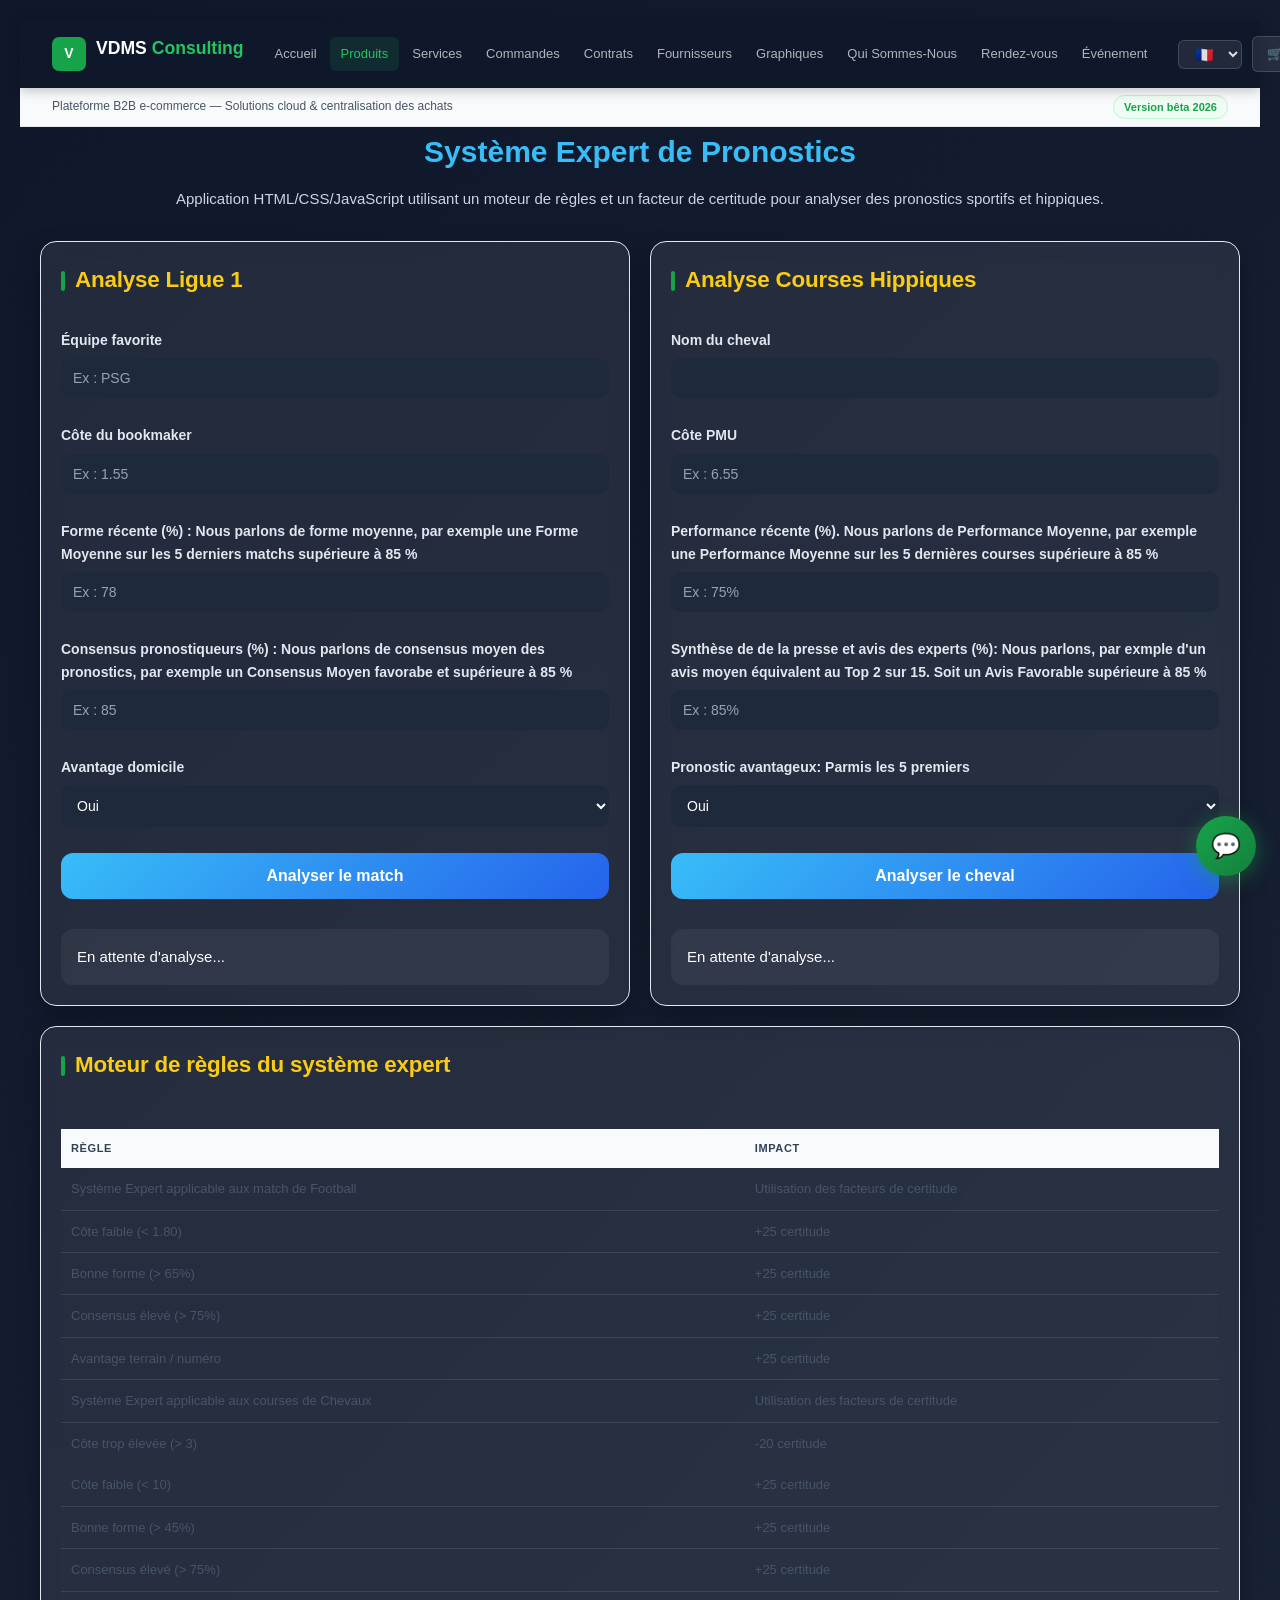
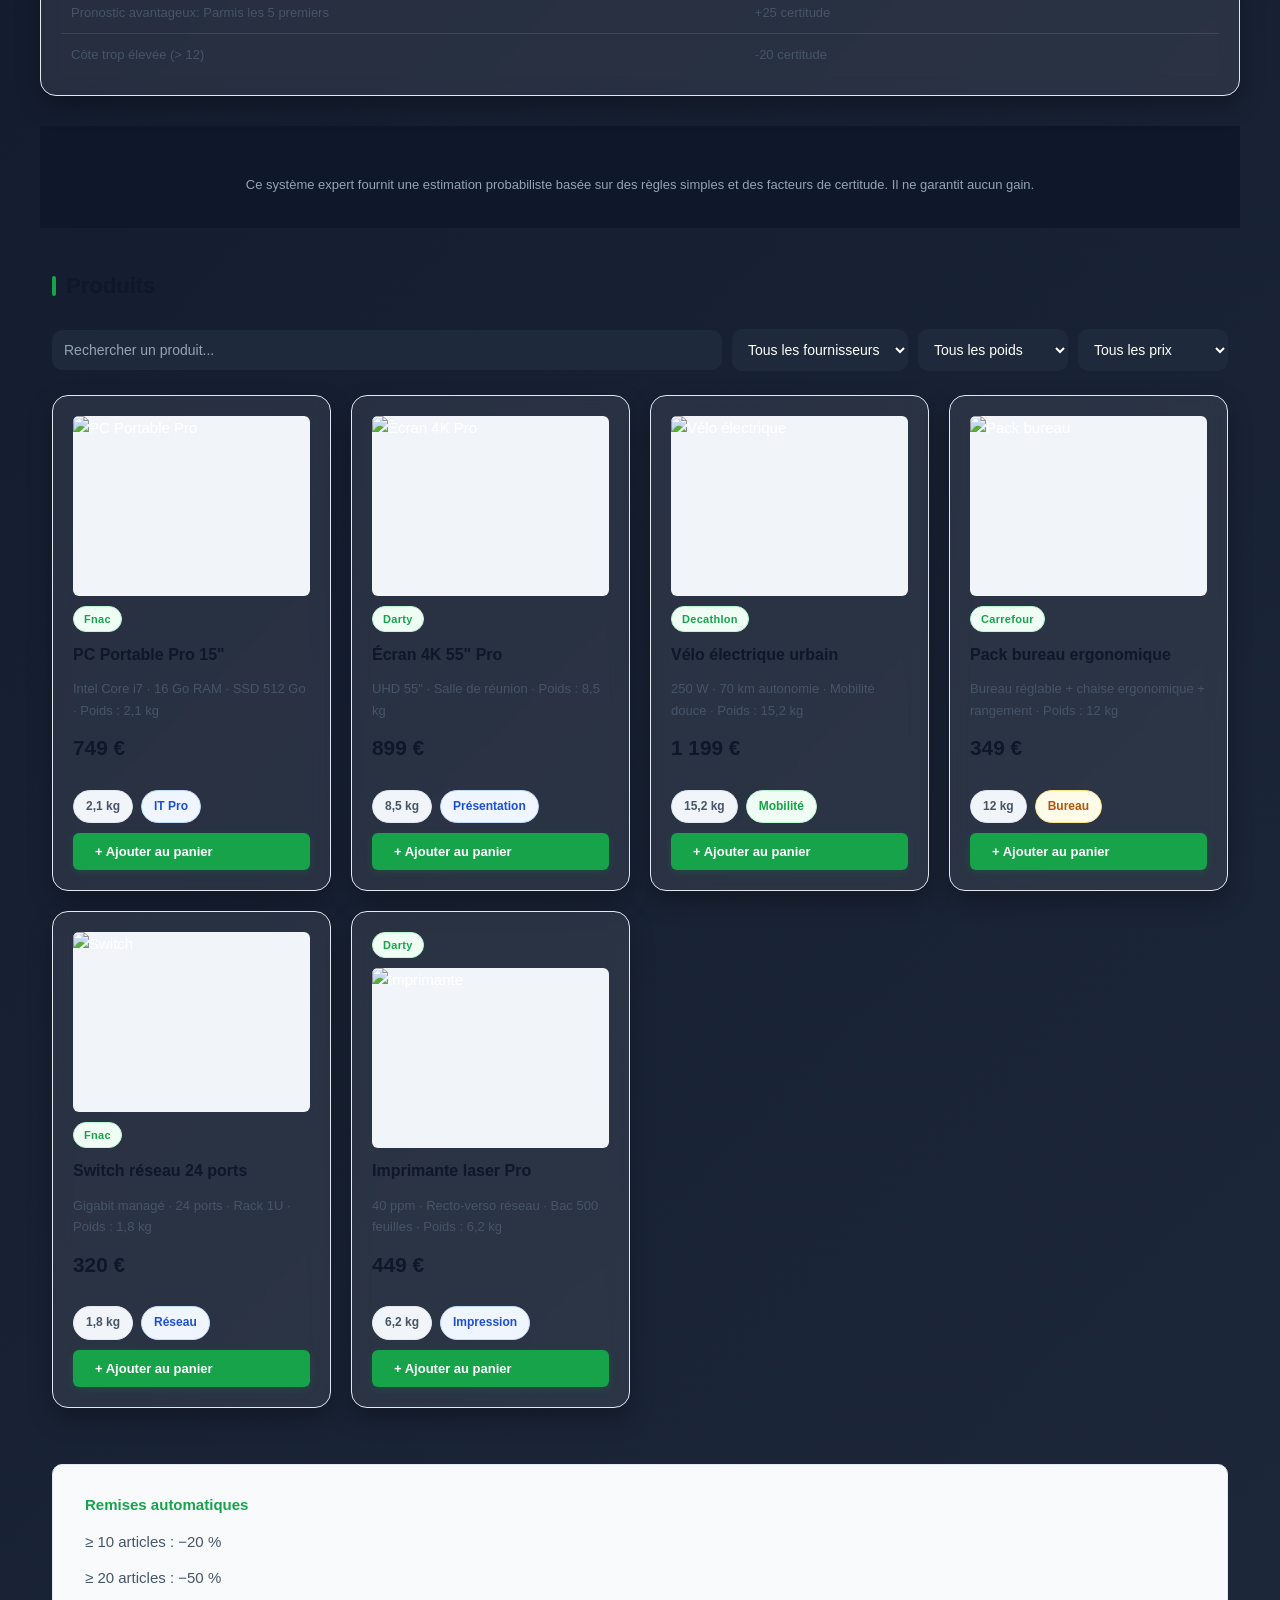
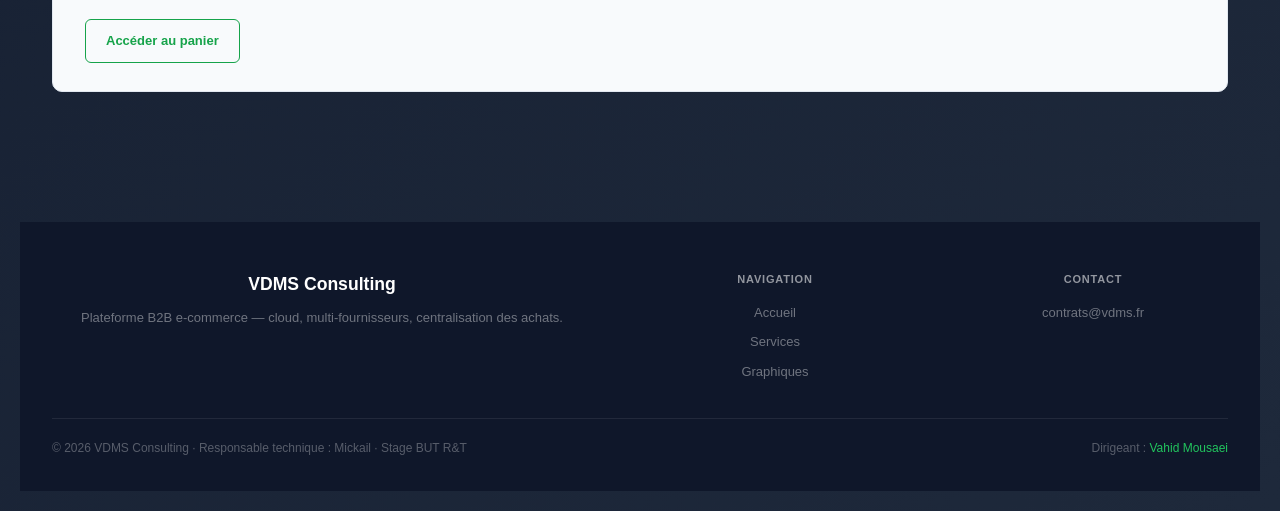
==== produits.html @ 8fb49d9f "Update produits.html to Now" ====
<!DOCTYPE html>
<html lang="fr" dir="ltr">
<head>
  <meta charset="UTF-8"/>
  <meta name="viewport" content="width=device-width, initial-scale=1.0"/>
  <title>VDMS Consulting — Produits</title>
  <link rel="stylesheet" href="style.css"/>
  <style>
    * {
      box-sizing: border-box;
      margin: 0;
      padding: 0;
      font-family: Arial, Helvetica, sans-serif;
    }

    body {
      background: linear-gradient(135deg, #0f172a, #1e293b);
      color: white;
      min-height: 100vh;
      padding: 20px;
    }

    .container {
      max-width: 1200px;
      margin: auto;
    }

    h1 {
      text-align: center;
      margin-bottom: 10px;
      color: #38bdf8;
    }

    p.description {
      text-align: center;
      margin-bottom: 30px;
      color: #cbd5e1;
    }

    .grid {
      display: grid;
      grid-template-columns: repeat(auto-fit, minmax(320px, 1fr));
      gap: 20px;
    }

    .card {
      background: rgba(255,255,255,0.08);
      backdrop-filter: blur(10px);
      border-radius: 16px;
      padding: 20px;
      box-shadow: 0 10px 25px rgba(0,0,0,0.3);
    }

    .card h2 {
      margin-bottom: 20px;
      color: #facc15;
    }

    .field {
      margin-bottom: 16px;
    }

    label {
      display: block;
      margin-bottom: 6px;
      color: #e2e8f0;
      font-size: 14px;
    }

    input, select {
      width: 100%;
      padding: 12px;
      border-radius: 10px;
      border: none;
      outline: none;
      background: #1e293b;
      color: white;
    }

    button {
      width: 100%;
      padding: 14px;
      border: none;
      border-radius: 12px;
      background: linear-gradient(135deg, #38bdf8, #2563eb);
      color: white;
      font-size: 16px;
      cursor: pointer;
      transition: 0.3s;
      font-weight: bold;
    }

    button:hover {
      transform: translateY(-2px);
      opacity: 0.95;
    }

    .result {
      margin-top: 20px;
      background: rgba(255,255,255,0.05);
      border-radius: 12px;
      padding: 16px;
      line-height: 1.6;
    }

    .badge {
      display: inline-block;
      padding: 6px 12px;
      border-radius: 999px;
      font-size: 12px;
      font-weight: bold;
      margin-top: 10px;
    }

    .high {
      background: #16a34a;
    }

    .medium {
      background: #ca8a04;
    }

    .low {
      background: #dc2626;
    }

    .rules {
      margin-top: 20px;
      font-size: 14px;
      color: #cbd5e1;
    }

    table {
      width: 100%;
      border-collapse: collapse;
      margin-top: 15px;
    }

    th, td {
      padding: 10px;
      border-bottom: 1px solid rgba(255,255,255,0.1);
      text-align: left;
    }

    .footer {
      margin-top: 30px;
      text-align: center;
      color: #94a3b8;
      font-size: 13px;
    }

  </style>
</head>
<body>
<header>
  <div class="header-inner">
    <a class="logo-block" href="index.html">
      <div class="logo-icon">V</div>
      <h1>VDMS <em>Consulting</em></h1>
    </a>
    <button class="burger" onclick="toggleMenu()" aria-label="Menu"><span></span><span></span><span></span></button>
    <nav id="nav-menu">
      <a href="index.html" data-i18n="nav_home">Accueil</a>
      <a href="produits.html" class="active" data-i18n="nav_products">Produits</a>
      <a href="services.html" data-i18n="nav_services">Services</a>
      <a href="commandes.html" data-i18n="nav_orders">Commandes</a>
      <a href="contrats.html" data-i18n="nav_contracts">Contrats</a>
      <a href="fournisseurs.html" data-i18n="nav_suppliers">Fournisseurs</a>
      <a href="graphiques.html" data-i18n="nav_charts">Graphiques</a>
      <a href="qui-sommes-nous.html">Qui Sommes-Nous</a>
      <a href="rendez-vous.html">Rendez-vous</a>
      <a href="evenement.html">Événement</a>
    </nav>
    <div class="header-right">
      <select class="lang-select" id="lang-select" title="Language">
        <option value="fr">🇫🇷</option>
        <option value="en">🇬🇧</option>
        <option value="es">🇪🇸</option>
        <option value="de">🇩🇪</option>
        <option value="zh">🇨🇳</option>
        <option value="ar">🇸🇦</option>
      </select>
      <a class="panier-link" href="panier.html">🛒&nbsp;<span data-i18n="nav_cart">Panier</span>&nbsp;<span class="compteur-panier">0</span></a>
    </div>
  </div>
</header>
<div class="topbar"><div class="topbar-inner"><span data-i18n="topbar_msg"></span><span class="topbar-tag" data-i18n="topbar_tag"></span></div> </div>
 <div>
  <div class="container">
    <h1>Système Expert de Pronostics</h1>
    <p class="description">
      Application HTML/CSS/JavaScript utilisant un moteur de règles et un facteur de certitude pour analyser des pronostics sportifs et hippiques.
    </p>

    <div class="grid">

      <div class="card">
        <h2>Analyse Ligue 1</h2>

        <div class="field">
          <label>Équipe favorite</label>
          <input type="text" id="team" placeholder="Ex : PSG">
        </div>

        <div class="field">
          <label>Côte du bookmaker</label>
          <input type="number" id="odds" step="0.01" placeholder="Ex : 1.55">
        </div>

        <div class="field">
          <label>Forme récente (%) : Nous parlons de forme moyenne, par exemple une Forme Moyenne sur les 5 derniers matchs supérieure à 85 %</label>
          <input type="number" id="form" min="0" max="100" placeholder="Ex : 78">
        </div>

        <div class="field">
          <label>Consensus pronostiqueurs (%) : Nous parlons de consensus moyen des pronostics, par exemple un Consensus Moyen favorabe et supérieure à 85 % </label>
          <input type="number" id="experts" min="0" max="100" placeholder="Ex : 85">
        </div>

        <div class="field">
          <label>Avantage domicile</label>
          <select id="homeAdvantage">
            <option value="oui">Oui</option>
            <option value="non">Non</option>
          </select>
        </div>

        <button onclick="analyserFootball()">Analyser le match</button>

        <div class="result" id="footballResult">
          En attente d'analyse...
        </div>
      </div>

      <div class="card">
        <h2>Analyse Courses Hippiques</h2>

        <div class="field">
          <label>Nom du cheval</label>
          <input type="text" id="horse">
        </div>

        <div class="field">
          <label>Côte PMU</label>
          <input type="number" id="horseOdds" step="0.01" placeholder="Ex : 6.55">
        </div>

        <div class="field">
          <label>Performance récente (%). Nous parlons de Performance Moyenne, par exemple une Performance  Moyenne sur les 5 dernières courses supérieure à 85 % </label>
          <input type="number" id="horseForm" min="0" max="100" placeholder="Ex : 75%">
        </div>

        <div class="field">
          <label>Synthèse de de la presse et avis des experts (%): Nous parlons, par exmple d'un avis moyen équivalent au Top 2 sur 15. Soit un Avis Favorable supérieure à 85 % </label>
          <input type="number" id="horseExperts" min="0" max="100" placeholder="Ex : 85%">
        </div>

        <div class="field">
          <label>Pronostic avantageux: Parmis les 5 premiers</label>
          <select id="horseNumberAdvantage">
            <option value="oui">Oui</option>
            <option value="non">Non</option>
          </select>
        </div>

        <button onclick="analyserCheval()">Analyser le cheval</button>

        <div class="result" id="horseResult">
          En attente d'analyse...
        </div>
      </div>

    </div>

    <div class="card rules">
      <h2>Moteur de règles du système expert</h2>

      <table>
        <thead>
          <tr>
            <th>Règle</th>
            <th>Impact</th>
          </tr>
        </thead>
        <tbody>
          <tr>
            <td>Système Expert applicable aux match de Football</td>
            <td>Utilisation des facteurs de certitude</td>
          </tr>
          <tr>
            <td>Côte faible (&lt; 1.80)</td>
            <td>+25 certitude</td>
          </tr>
          <tr>
            <td>Bonne forme (&gt; 65%)</td>
            <td>+25 certitude</td>
          </tr>
          <tr>
            <td>Consensus élevé (&gt; 75%)</td>
            <td>+25 certitude</td>
          </tr>
          <tr>
            <td>Avantage terrain / numéro</td>
            <td>+25 certitude</td>
          </tr>
          <tr>
            <td>Système Expert applicable aux courses de Chevaux</td>
            <td>Utilisation des facteurs de certitude</td>
          </tr>
          <tr>
            <td>Côte trop élevée (&gt; 3)</td>
            <td>-20 certitude</td>
          </tr>
        </tbody>

        <tbody>
          <tr>
            <td>Côte faible (&lt; 10)</td>
            <td>+25 certitude</td>
          </tr>
          <tr>
            <td>Bonne forme (&gt; 45%)</td>
            <td>+25 certitude</td>
          </tr>
          <tr>
            <td>Consensus élevé (&gt; 75%)</td>
            <td>+25 certitude</td>
          </tr>
          <tr>
            <td>Pronostic avantageux: Parmis les 5 premiers</td>
            <td>+25 certitude</td>
          </tr>
          <tr>
            <td>Côte trop élevée (&gt; 12)</td>
            <td>-20 certitude</td>
          </tr>
        </tbody>
      </table>
    </div>

    <div class="footer">
      Ce système expert fournit une estimation probabiliste basée sur des règles simples et des facteurs de certitude. Il ne garantit aucun gain.
    </div>
  </div>

</div>



<main>
  <section>
    <h2 data-i18n="nav_products">Produits</h2>

    <!-- BARRE DE FILTRES COMPLÈTE -->
    <div class="filter-bar">
      <input type="text" id="recherche" data-i18n="search_placeholder" placeholder="Rechercher un produit..."/>
      <select id="filtre-fournisseur">
        <option value="tous" data-i18n="filter_all">Tous les fournisseurs</option>
        <option value="decathlon">Decathlon</option>
        <option value="darty">Darty</option>
        <option value="fnac">Fnac</option>
        <option value="carrefour">Carrefour</option>
      </select>
      <select id="filtre-poids">
        <option value="0" data-i18n="weight_all">Tous les poids</option>
        <option value="4">≤ 4 kg</option>
        <option value="8">≤ 8 kg</option>
        <option value="16">≤ 16 kg</option>
      </select>
      <select id="filtre-prix">
        <option value="0" data-i18n="price_all">Tous les prix</option>
        <option value="400">≤ 400 €</option>
        <option value="800">≤ 800 €</option>
        <option value="1600">≤ 1 600 €</option>
      </select>
    </div>

    <div class="card-container" id="produits-grid">

      <!-- data-poids et data-prix pour les filtres -->
      <div class="card produit-card" data-fournisseur="fnac" data-poids="2.1" data-prix="749">
        <img src="Images/pc portable.jpg" alt="PC Portable Pro"/>
        <div class="card-badge">Fnac</div>
        <h3>PC Portable Pro 15"</h3>
        <p>Intel Core i7 · 16 Go RAM · SSD 512 Go · Poids : 2,1 kg</p>
        <div class="prix">749 €</div>
        <div style="display:flex;gap:8px;margin-top:4px">
          <span class="badge badge-gray">2,1 kg</span>
          <span class="badge badge-blue">IT Pro</span>
        </div>
        <div class="mt-auto">
          <button class="btn w-full" onclick="ajouterAuPanier('PC Portable Pro 15&quot;',749,'Fnac')" data-i18n="add_cart">+ Ajouter au panier</button>
        </div>
      </div>

      <div class="card produit-card" data-fournisseur="darty" data-poids="8.5" data-prix="899">
        <img src="Images/télévision.jpg" alt="Écran 4K Pro"/>
        <div class="card-badge">Darty</div>
        <h3>Écran 4K 55" Pro</h3>
        <p>UHD 55" · Salle de réunion · Poids : 8,5 kg</p>
        <div class="prix">899 €</div>
        <div style="display:flex;gap:8px;margin-top:4px">
          <span class="badge badge-gray">8,5 kg</span>
          <span class="badge badge-blue">Présentation</span>
        </div>
        <div class="mt-auto">
          <button class="btn w-full" onclick="ajouterAuPanier('Écran 4K 55&quot; Pro',899,'Darty')" data-i18n="add_cart">+ Ajouter au panier</button>
        </div>
      </div>

      <div class="card produit-card" data-fournisseur="decathlon" data-poids="15.2" data-prix="1199">
        <img src="Images/vélo.jpg" alt="Vélo électrique"/>
        <div class="card-badge">Decathlon</div>
        <h3>Vélo électrique urbain</h3>
        <p>250 W · 70 km autonomie · Mobilité douce · Poids : 15,2 kg</p>
        <div class="prix">1 199 €</div>
        <div style="display:flex;gap:8px;margin-top:4px">
          <span class="badge badge-gray">15,2 kg</span>
          <span class="badge badge-green">Mobilité</span>
        </div>
        <div class="mt-auto">
          <button class="btn w-full" onclick="ajouterAuPanier('Vélo électrique urbain',1199,'Decathlon')" data-i18n="add_cart">+ Ajouter au panier</button>
        </div>
      </div>

      <div class="card produit-card" data-fournisseur="carrefour" data-poids="12.0" data-prix="349">
        <img src="Images/pack bureau.jpg" alt="Pack bureau"/>
        <div class="card-badge">Carrefour</div>
        <h3>Pack bureau ergonomique</h3>
        <p>Bureau réglable + chaise ergonomique + rangement · Poids : 12 kg</p>
        <div class="prix">349 €</div>
        <div style="display:flex;gap:8px;margin-top:4px">
          <span class="badge badge-gray">12 kg</span>
          <span class="badge badge-yellow">Bureau</span>
        </div>
        <div class="mt-auto">
          <button class="btn w-full" onclick="ajouterAuPanier('Pack bureau ergonomique',349,'Carrefour')" data-i18n="add_cart">+ Ajouter au panier</button>
        </div>
      </div>

      <div class="card produit-card" data-fournisseur="fnac" data-poids="1.8" data-prix="320">
        <img src="Images/Switch.png" alt="Switch"/>
        <div class="card-badge">Fnac</div>
        <h3>Switch réseau 24 ports</h3>
        <p>Gigabit managé · 24 ports · Rack 1U · Poids : 1,8 kg</p>
        <div class="prix">320 €</div>
        <div style="display:flex;gap:8px;margin-top:4px">
          <span class="badge badge-gray">1,8 kg</span>
          <span class="badge badge-blue">Réseau</span>
        </div>
        <div class="mt-auto">
          <button class="btn w-full" onclick="ajouterAuPanier('Switch réseau 24 ports',320,'Fnac')" data-i18n="add_cart">+ Ajouter au panier</button>
        </div>
      </div>

      <div class="card produit-card" data-fournisseur="darty" data-poids="6.2" data-prix="449">
        <div class="card-badge">Darty</div>
         <img src="Images/Imprimente.jpg" alt="Imprimante"/>
        <h3>Imprimante laser Pro</h3>
        <p>40 ppm · Recto-verso réseau · Bac 500 feuilles · Poids : 6,2 kg</p>
        <div class="prix">449 €</div>
        <div style="display:flex;gap:8px;margin-top:4px">
          <span class="badge badge-gray">6,2 kg</span>
          <span class="badge badge-blue">Impression</span>
        </div>
        <div class="mt-auto">
          <button class="btn w-full" onclick="ajouterAuPanier('Imprimante laser Pro',449,'Darty')" data-i18n="add_cart">+ Ajouter au panier</button>
        </div>
      </div>

    </div>
  </section>

  <div class="section-box">
    <p><strong class="green" data-i18n="cart_note">Remises automatiques</strong></p>
    <p data-i18n="cart_r1">≥ 10 articles : −20 %</p>
    <p data-i18n="cart_r2">≥ 20 articles : −50 %</p>
    <a class="btn-outline mt-16" href="panier.html" data-i18n="btn_cart">Voir mon panier</a>
  </div>
</main>

<footer class="footer">
  <div class="footer-inner">
    <div class="footer-brand"><h3>VDMS Consulting</h3><p data-i18n="footer_desc"></p></div>
    <div class="footer-col"><h4 data-i18n="footer_nav">Navigation</h4>
      <a href="index.html" data-i18n="nav_home">Accueil</a>
      <a href="services.html" data-i18n="nav_services">Services</a>
      <a href="graphiques.html" data-i18n="nav_charts">Graphiques</a>
    </div>
    <div class="footer-col"><h4 data-i18n="footer_contact">Contact</h4><a href="contrats.html"><span class="__cf_email__" data-cfemail="25464a4b515744515665534148560b4357">[email&#160;protected]</span></a></div>
  </div>

  <div class="footer-bottom">
    <span data-i18n="footer_legal"></span>
    <span>Dirigeant : <em>Vahid Mousaei</em></span>
  </div>
</footer>
<script src="script.js"></script>
</body>
</html>
---- style.css ----
/* ============================================================
   VDMS CONSULTING — THÈME PROFESSIONNEL B2B
   Fond blanc · Menu noir/vert · Sobre & crédible
   ============================================================ */

:root {
  --green:       #16a34a;
  --green-light: #22c55e;
  --green-bg:    #f0fdf4;
  --green-border:#bbf7d0;
  --navy:        #0f172a;
  --navy-2:      #1e293b;
  --navy-3:      #334155;
  --white:       #ffffff;
  --gray-50:     #f8fafc;
  --gray-100:    #f1f5f9;
  --gray-200:    #e2e8f0;
  --gray-400:    #94a3b8;
  --gray-600:    #475569;
  --text:        #0f172a;
  --text-muted:  #475569;
  --text-dim:    #94a3b8;
  --radius:      10px;
  --radius-sm:   6px;
  --shadow-sm:   0 1px 3px rgba(0,0,0,0.07),0 1px 2px rgba(0,0,0,0.04);
  --shadow:      0 4px 16px rgba(0,0,0,0.08);
}

*,*::before,*::after{box-sizing:border-box;margin:0;padding:0}
html{scroll-behavior:smooth}
body{background:var(--white);color:var(--text);font-family:'Segoe UI',system-ui,-apple-system,Arial,sans-serif;font-size:15px;line-height:1.65;min-height:100vh}

/* ── HEADER ───────────────────────────────────────────────── */
header{background:var(--navy);padding:0 32px;position:sticky;top:0;z-index:200;box-shadow:0 2px 12px rgba(0,0,0,0.25)}
.header-inner{max-width:1320px;margin:0 auto;display:flex;align-items:center;justify-content:space-between;height:68px;gap:20px}
.logo-block{display:flex;align-items:center;gap:10px;text-decoration:none;flex-shrink:0}
.logo-icon{width:34px;height:34px;background:var(--green);border-radius:7px;display:flex;align-items:center;justify-content:center;font-weight:900;font-size:14px;color:#fff}
header h1{color:#fff;font-size:1.1rem;font-weight:700;white-space:nowrap}
header h1 em{color:var(--green-light);font-style:normal}
nav{display:flex;align-items:center;gap:2px}
nav a{color:rgba(255,255,255,0.68);text-decoration:none;font-size:13px;font-weight:500;padding:6px 11px;border-radius:var(--radius-sm);transition:.15s;white-space:nowrap}
nav a:hover{color:#fff;background:rgba(255,255,255,0.08)}
nav a.active{color:var(--green-light);background:rgba(34,197,94,0.12)}
.header-right{display:flex;align-items:center;gap:10px;flex-shrink:0}
.lang-select{background:rgba(255,255,255,0.08);border:1px solid rgba(255,255,255,0.15);color:rgba(255,255,255,0.85);padding:5px 9px;border-radius:var(--radius-sm);font-size:12px;font-weight:600;cursor:pointer;font-family:inherit}
.lang-select option{background:var(--navy);color:#fff}
.lang-select:focus{outline:none;border-color:var(--green-light)}
.panier-link{background:rgba(255,255,255,0.08);border:1px solid rgba(255,255,255,0.15);color:rgba(255,255,255,0.85);padding:6px 14px;border-radius:var(--radius-sm);font-size:13px;font-weight:500;text-decoration:none;display:flex;align-items:center;gap:6px;transition:.15s;white-space:nowrap}
.panier-link:hover{background:rgba(255,255,255,0.14);color:#fff}
.compteur-panier{background:var(--green);color:#fff;border-radius:20px;padding:1px 7px;font-size:11px;font-weight:700;min-width:18px;text-align:center}
.burger{display:none;flex-direction:column;gap:5px;cursor:pointer;padding:8px;border:none;background:transparent}
.burger span{display:block;width:22px;height:2px;background:rgba(255,255,255,0.8);border-radius:2px;transition:.3s}
#nav-menu{display:flex}
@media(max-width:960px){
  .burger{display:flex}
  #nav-menu{display:none;position:absolute;top:68px;left:0;right:0;background:var(--navy-2);border-bottom:1px solid rgba(255,255,255,0.08);flex-direction:column;padding:12px 20px 20px;gap:2px;z-index:199;box-shadow:0 8px 24px rgba(0,0,0,0.3)}
  #nav-menu.open{display:flex}
  #nav-menu a{font-size:14px;padding:11px 14px}
}

/* ── TOPBAR ───────────────────────────────────────────────── */
.topbar{background:var(--gray-50);border-bottom:1px solid var(--gray-200);padding:7px 32px;font-size:12px;color:var(--text-muted)}
.topbar-inner{max-width:1320px;margin:0 auto;display:flex;justify-content:space-between;align-items:center;gap:16px;flex-wrap:wrap}
.topbar-tag{display:inline-flex;align-items:center;gap:5px;background:var(--green-bg);color:var(--green);border:1px solid var(--green-border);padding:2px 10px;border-radius:20px;font-weight:700;font-size:11px}

/* ── MAIN ─────────────────────────────────────────────────── */
main{max-width:1320px;margin:0 auto;padding:40px 32px 72px}
@media(max-width:640px){main{padding:24px 16px 56px}}
section{margin-bottom:56px}

/* ── HERO ─────────────────────────────────────────────────── */
.hero{background:linear-gradient(130deg,var(--navy) 0%,var(--navy-2) 100%);border-radius:16px;padding:72px 60px;margin-bottom:48px;position:relative;overflow:hidden}
.hero::after{content:'';position:absolute;right:-60px;bottom:-80px;width:360px;height:360px;background:radial-gradient(circle,rgba(34,197,94,.1) 0%,transparent 70%);pointer-events:none}
.hero-label{display:inline-flex;align-items:center;gap:6px;background:rgba(34,197,94,.12);border:1px solid rgba(34,197,94,.25);color:var(--green-light);padding:4px 14px;border-radius:20px;font-size:12px;font-weight:700;margin-bottom:20px;letter-spacing:.3px}
.hero h2{font-size:clamp(1.9rem,4vw,3.2rem);color:#fff;margin-bottom:16px;line-height:1.12;font-weight:800;letter-spacing:-1px;display:block}
.hero h2::before{display:none}
.hero h2 em{color:var(--green-light);font-style:normal}
.hero p{color:rgba(255,255,255,0.6);max-width:560px;margin-bottom:32px;font-size:16px;line-height:1.75}
.hero-actions{display:flex;gap:12px;flex-wrap:wrap}
@media(max-width:640px){.hero{padding:40px 24px}}

/* ── TYPOGRAPHY ───────────────────────────────────────────── */
h2{color:var(--navy);font-size:clamp(1.1rem,2.5vw,1.4rem);font-weight:700;margin-bottom:24px;display:flex;align-items:center;gap:10px;letter-spacing:-.2px}
h2::before{content:'';display:inline-block;width:4px;height:20px;background:var(--green);border-radius:2px;flex-shrink:0}
h3{color:var(--navy);font-size:1rem;font-weight:700;margin-bottom:6px}
p{color:var(--text-muted);margin-bottom:12px}
.highlight{color:var(--green);font-weight:700}

/* ── BUTTONS ──────────────────────────────────────────────── */
.btn{display:inline-flex;align-items:center;gap:6px;background:var(--green);color:#fff;padding:11px 22px;border-radius:var(--radius-sm);font-weight:700;font-size:13px;text-decoration:none;border:none;cursor:pointer;transition:background .2s,transform .15s,box-shadow .2s;white-space:nowrap;box-shadow:0 2px 8px rgba(22,163,74,.2)}
.btn:hover{background:#15803d;transform:translateY(-1px);box-shadow:0 4px 16px rgba(22,163,74,.3)}
.btn:active{transform:translateY(0)}
.btn-outline{display:inline-flex;align-items:center;gap:6px;background:transparent;color:var(--green);border:1.5px solid var(--green);padding:10px 20px;border-radius:var(--radius-sm);font-weight:600;font-size:13px;text-decoration:none;cursor:pointer;transition:background .2s;white-space:nowrap}
.btn-outline:hover{background:var(--green-bg)}
.btn-ghost{display:inline-flex;align-items:center;gap:6px;background:transparent;color:#fff;border:1.5px solid rgba(255,255,255,.35);padding:10px 20px;border-radius:var(--radius-sm);font-weight:600;font-size:13px;text-decoration:none;cursor:pointer;transition:background .2s;white-space:nowrap}
.btn-ghost:hover{background:rgba(255,255,255,.1)}
.btn-danger{background:#dc2626;color:#fff;padding:8px 16px;border-radius:var(--radius-sm);font-size:13px;font-weight:600;border:none;cursor:pointer;transition:background .2s}
.btn-danger:hover{background:#b91c1c}

/* ── STAT ROW ─────────────────────────────────────────────── */
.stat-row{display:grid;grid-template-columns:repeat(auto-fit,minmax(180px,1fr));gap:16px;margin-bottom:40px}
.stat-card{background:var(--white);border:1px solid var(--gray-200);border-radius:var(--radius);padding:24px 20px;text-align:center;box-shadow:var(--shadow-sm);transition:box-shadow .2s,transform .2s}
.stat-card:hover{box-shadow:var(--shadow);transform:translateY(-2px)}
.stat-card .stat-val{font-size:2.1rem;font-weight:800;color:var(--green);display:block;letter-spacing:-1.5px}
.stat-card .stat-lbl{font-size:12px;color:var(--text-dim);margin-top:4px}

/* ── CARDS ────────────────────────────────────────────────── */
.card-container{display:grid;grid-template-columns:repeat(auto-fill,minmax(270px,1fr));gap:20px}
.card{background:var(--white);border:1px solid var(--gray-200);border-radius:var(--radius);padding:24px;box-shadow:var(--shadow-sm);transition:border-color .2s,box-shadow .2s,transform .2s;display:flex;flex-direction:column;gap:10px}
.card:hover{border-color:var(--green);box-shadow:var(--shadow);transform:translateY(-3px)}
.card img{width:100%;height:180px;object-fit:cover;border-radius:var(--radius-sm);background:var(--gray-100)}
.card-badge{display:inline-block;font-size:11px;font-weight:700;padding:3px 10px;border-radius:20px;background:var(--green-bg);color:var(--green);border:1px solid var(--green-border);width:fit-content;letter-spacing:.3px}
.card h3{margin-bottom:0}
.card p{margin-bottom:0;font-size:13px;color:var(--text-muted)}
.card .prix{font-size:1.3rem;font-weight:800;color:var(--navy)}
.card .mt-auto{margin-top:auto}

/* ── TABLES ───────────────────────────────────────────────── */
.table-wrap{overflow-x:auto;border-radius:var(--radius);border:1px solid var(--gray-200);box-shadow:var(--shadow-sm)}
table{width:100%;border-collapse:collapse;font-size:13px}
thead tr{background:var(--gray-50)}
th{padding:12px 16px;text-align:left;color:var(--navy-3);font-weight:700;font-size:11px;text-transform:uppercase;letter-spacing:.6px;border-bottom:1px solid var(--gray-200);white-space:nowrap}
td{padding:13px 16px;border-bottom:1px solid var(--gray-100);color:var(--text-muted);vertical-align:middle}
tbody tr:last-child td{border-bottom:none}
tbody tr:hover{background:var(--gray-50)}
.badge{display:inline-block;font-size:11px;font-weight:700;padding:3px 10px;border-radius:20px}
.badge-green{background:var(--green-bg);color:var(--green);border:1px solid var(--green-border)}
.badge-yellow{background:#fefce8;color:#b45309;border:1px solid #fde68a}
.badge-red{background:#fef2f2;color:#dc2626;border:1px solid #fecaca}
.badge-blue{background:#eff6ff;color:#1d4ed8;border:1px solid #bfdbfe}
.badge-gray{background:var(--gray-100);color:var(--gray-600);border:1px solid var(--gray-200)}

/* ── FORMS ────────────────────────────────────────────────── */
.form-grid{display:grid;grid-template-columns:1fr 1fr;gap:20px}
@media(max-width:640px){.form-grid{grid-template-columns:1fr}}
.form-group{margin-bottom:20px;display:flex;flex-direction:column;gap:6px}
label{font-size:13px;font-weight:600;color:var(--navy)}
input,select,textarea{width:100%;padding:10px 14px;border:1.5px solid var(--gray-200);border-radius:var(--radius-sm);background:var(--white);color:var(--text);font-size:14px;font-family:inherit;transition:border-color .2s,box-shadow .2s}
input:focus,select:focus,textarea:focus{outline:none;border-color:var(--green);box-shadow:0 0 0 3px rgba(22,163,74,.1)}
input::placeholder{color:var(--gray-400)}
textarea{resize:vertical;min-height:90px}
.form-actions{display:flex;gap:12px;align-items:center;flex-wrap:wrap}
.search-bar{display:flex;gap:10px;margin-bottom:24px;flex-wrap:wrap;align-items:center}
.search-bar input{flex:1;min-width:200px}
.search-bar select{width:auto;min-width:170px}

/* ── SECTION BOX ──────────────────────────────────────────── */
.section-box{background:var(--gray-50);border:1px solid var(--gray-200);border-radius:var(--radius);padding:28px 32px;margin-bottom:28px}

/* ── PANIER ───────────────────────────────────────────────── */
.panier-summary{background:var(--navy);border-radius:var(--radius);padding:28px 32px;display:grid;grid-template-columns:repeat(auto-fit,minmax(160px,1fr));gap:20px;margin-bottom:28px}
.summary-item{display:flex;flex-direction:column;gap:4px}
.summary-item .lbl{font-size:11px;color:rgba(255,255,255,.45);text-transform:uppercase;letter-spacing:.5px}
.summary-item .val{font-size:1.6rem;font-weight:800;color:var(--green-light)}

/* ── SERVICES ─────────────────────────────────────────────── */
.services-grid{display:grid;grid-template-columns:repeat(auto-fill,minmax(250px,1fr));gap:16px}
.service-card{background:var(--white);border:1px solid var(--gray-200);border-radius:var(--radius);padding:28px 24px;box-shadow:var(--shadow-sm);transition:border-color .2s,box-shadow .2s}
.service-card:hover{border-color:var(--green);box-shadow:var(--shadow)}
.service-icon{width:48px;height:48px;border-radius:10px;background:var(--green-bg);border:1px solid var(--green-border);display:flex;align-items:center;justify-content:center;margin-bottom:16px;font-size:22px}

/* ── SIMULATION ───────────────────────────────────────────── */
.sim-results{display:grid;grid-template-columns:repeat(auto-fit,minmax(180px,1fr));gap:14px;margin:20px 0}
.sim-card{background:var(--white);border:1px solid var(--gray-200);border-radius:var(--radius-sm);padding:18px;box-shadow:var(--shadow-sm)}
.sim-card .lbl{font-size:11px;color:var(--text-dim);margin-bottom:8px;text-transform:uppercase;letter-spacing:.4px}
.sim-card .val{font-size:1.4rem;font-weight:800;color:var(--navy)}
.reco-box{background:var(--green-bg);border:1px solid var(--green-border);border-radius:var(--radius-sm);padding:14px 18px;color:var(--green);font-size:14px;font-weight:600;margin-top:16px}

/* ── GRAPHIQUES ───────────────────────────────────────────── */
.graph-links{display:flex;flex-wrap:wrap;gap:8px;margin:16px 0 32px}
.graph-links a{text-decoration:none;color:var(--text-muted);border:1px solid var(--gray-200);padding:7px 16px;border-radius:999px;font-size:13px;font-weight:500;background:var(--white);transition:.2s;box-shadow:var(--shadow-sm)}
.graph-links a:hover{background:var(--navy);color:#fff;border-color:var(--navy)}
.graph-section{background:var(--white);border:1px solid var(--gray-200);border-radius:14px;padding:32px;margin-bottom:32px;box-shadow:var(--shadow-sm)}
.graph-badge{display:inline-block;font-size:11px;font-weight:700;padding:4px 12px;border-radius:999px;margin-bottom:12px;letter-spacing:.3px}
.graph-title{font-size:clamp(1.1rem,2vw,1.4rem);margin-bottom:6px;color:var(--navy);font-weight:700}
.graph-title::before{display:none}
.graph-desc{color:var(--text-dim);font-size:13px;margin-bottom:20px}
.chart-box{position:relative;width:100%;height:460px;background:var(--white);border-radius:var(--radius-sm);border:1px solid var(--gray-100);padding:16px}
@media(max-width:640px){.chart-box{height:320px;padding:8px}.graph-section{padding:20px}}
.graph-cards,.info-row{display:grid;grid-template-columns:repeat(auto-fit,minmax(200px,1fr));gap:12px;margin-top:20px}
.mini-card{border-radius:var(--radius-sm);padding:14px 16px}
.mini-card small{display:block;font-size:11px;margin-bottom:5px;font-weight:600}
.mini-card strong{display:block;font-size:14px;margin-bottom:4px;color:var(--navy)}
.mini-card span{font-size:11px;color:var(--text-muted);line-height:1.4}
.graph-source{font-size:11px;color:var(--text-dim);margin-top:16px;padding-top:12px;border-top:1px solid var(--gray-100);line-height:1.5}
.season-tabs{display:flex;gap:8px;margin-bottom:16px;flex-wrap:wrap}
.stab{font-size:12px;padding:7px 14px;border-radius:20px;border:1px solid var(--gray-200);background:var(--white);color:var(--text-muted);cursor:pointer;display:flex;align-items:center;gap:6px;font-weight:600;transition:.2s;box-shadow:var(--shadow-sm)}
.stab.active{color:#fff;border-color:transparent}
.stab.s0.active{background:#1d4ed8}.stab.s1.active{background:var(--green)}.stab.s2.active{background:#b45309}.stab.s3.active{background:#b45309}
.dot{width:8px;height:8px;border-radius:50%;display:inline-block}

/* ── FOURNISSEURS ─────────────────────────────────────────── */
.fournisseur-card{background:var(--white);border:1px solid var(--gray-200);border-radius:var(--radius);padding:28px;box-shadow:var(--shadow-sm);transition:.2s;display:flex;flex-direction:column;gap:10px}
.fournisseur-card:hover{border-color:var(--green);box-shadow:var(--shadow);transform:translateY(-2px)}
.fournisseur-logo{font-size:2.2rem;margin-bottom:4px}

/* ── FOOTER ───────────────────────────────────────────────── */
.footer{background:var(--navy);padding:48px 32px 32px;margin-top:60px}
.footer-inner{max-width:1320px;margin:0 auto;display:grid;grid-template-columns:2fr 1fr 1fr;gap:48px}
@media(max-width:768px){.footer-inner{grid-template-columns:1fr;gap:28px}}
.footer-brand h3{color:#fff;font-size:1.1rem;margin-bottom:8px;font-weight:700}
.footer-brand p{color:rgba(255,255,255,.4);font-size:13px;line-height:1.75}
.footer-col h4{color:rgba(255,255,255,.55);font-size:11px;font-weight:700;text-transform:uppercase;letter-spacing:.8px;margin-bottom:14px}
.footer-col a{display:block;color:rgba(255,255,255,.4);text-decoration:none;font-size:13px;margin-bottom:8px;transition:color .2s}
.footer-col a:hover{color:var(--green-light)}
.footer-bottom{max-width:1320px;margin:28px auto 0;padding-top:20px;border-top:1px solid rgba(255,255,255,.08);display:flex;justify-content:space-between;align-items:center;flex-wrap:wrap;gap:12px;font-size:12px;color:rgba(255,255,255,.3)}
.footer-bottom em{color:var(--green-light);font-style:normal}

/* ── ALERTS ───────────────────────────────────────────────── */
.alert{padding:12px 16px;border-radius:var(--radius-sm);font-size:13px;margin-bottom:16px}
.alert-success{background:var(--green-bg);border:1px solid var(--green-border);color:var(--green)}
.alert-error{background:#fef2f2;border:1px solid #fecaca;color:#dc2626}

/* ── UTILS ────────────────────────────────────────────────── */
.flex{display:flex}.gap-8{gap:8px}.gap-12{gap:12px}.gap-20{gap:20px}
.mb-8{margin-bottom:8px}.mb-16{margin-bottom:16px}.mb-24{margin-bottom:24px}
.mt-16{margin-top:16px}.mt-24{margin-top:24px}
.text-sm{font-size:13px}.text-xs{font-size:11px}.fw-bold{font-weight:700}
.green{color:var(--green)}.muted{color:var(--text-muted)}.w-full{width:100%}
.divider{border:none;border-top:1px solid var(--gray-200);margin:40px 0}
@media(max-width:480px){.hide-mobile{display:none!important}}
/* ── FILTRES PRODUITS ÉTENDUS ─────────────────────────────── */
.filter-bar {
  display: flex;
  gap: 10px;
  margin-bottom: 24px;
  flex-wrap: wrap;
  align-items: center;
}
.filter-bar input { flex: 1; min-width: 180px; }
.filter-bar select { width: auto; min-width: 150px; }
.filter-label {
  font-size: 11px;
  font-weight: 700;
  color: var(--text-dim);
  text-transform: uppercase;
  letter-spacing: .5px;
  white-space: nowrap;
  align-self: center;
}

/* ── LANG SELECT — drapeau seul ───────────────────────────── */
.lang-select {
  min-width: 64px;
  text-align: center;
  font-size: 15px;
  padding: 4px 8px;
  cursor: pointer;
}

/* ── CHATBOT OVERRIDE ─────────────────────────────────────── */
#vdms-chat-btn:focus { outline: none; box-shadow: 0 0 0 3px rgba(22,163,74,.4); }
#vdms-chat-win input:focus { outline: none; border-color: #16a34a; box-shadow: 0 0 0 2px rgba(22,163,74,.15); }

/* ── QUI SOMMES-NOUS ──────────────────────────────────────── */
.qsn-hero {
  background: linear-gradient(130deg, var(--navy) 0%, var(--navy-2) 100%);
  border-radius: 16px;
  padding: 56px 60px;
  margin-bottom: 48px;
  position: relative;
  overflow: hidden;
}
.qsn-hero::after {
  content: '';
  position: absolute;
  right: -60px;
  bottom: -80px;
  width: 360px;
  height: 360px;
  background: radial-gradient(circle, rgba(34,197,94,.1) 0%, transparent 70%);
  pointer-events: none;
}
.qsn-hero .hero-label {
  display: inline-flex;
  align-items: center;
  gap: 6px;
  background: rgba(34,197,94,.12);
  border: 1px solid rgba(34,197,94,.25);
  color: var(--green-light);
  padding: 4px 14px;
  border-radius: 20px;
  font-size: 12px;
  font-weight: 700;
  margin-bottom: 20px;
  letter-spacing: .3px;
}
.qsn-hero h2 {
  font-size: clamp(1.9rem, 4vw, 2.8rem);
  color: #fff;
  margin-bottom: 14px;
  line-height: 1.12;
  font-weight: 800;
  letter-spacing: -1px;
  display: block;
}
.qsn-hero h2::before { display: none; }
.qsn-hero h2 em { color: var(--green-light); font-style: normal; }
.qsn-hero p {
  color: rgba(255,255,255,0.6);
  max-width: 560px;
  font-size: 16px;
  line-height: 1.75;
  margin-bottom: 0;
}
@media(max-width:640px){ .qsn-hero { padding: 36px 24px; } }

/* ── Ancres de navigation interne ─────────────────────────── */
.qsn-anchors {
  display: flex;
  flex-wrap: wrap;
  gap: 8px;
  margin-bottom: 40px;
}
.qsn-anchors a {
  text-decoration: none;
  color: var(--text-muted);
  border: 1px solid var(--gray-200);
  padding: 7px 18px;
  border-radius: 999px;
  font-size: 13px;
  font-weight: 600;
  background: var(--white);
  transition: .2s;
  box-shadow: var(--shadow-sm);
}
.qsn-anchors a:hover {
  background: var(--navy);
  color: #fff;
  border-color: var(--navy);
}
.qsn-anchors a.active-anchor {
  background: var(--green);
  color: #fff;
  border-color: var(--green);
}

/* ── Team card ────────────────────────────────────────────── */
.team-grid {
  display: grid;
  grid-template-columns: repeat(auto-fill, minmax(240px, 1fr));
  gap: 20px;
}
.team-card {
  background: var(--white);
  border: 1px solid var(--gray-200);
  border-radius: var(--radius);
  padding: 28px 24px;
  box-shadow: var(--shadow-sm);
  text-align: center;
  transition: border-color .2s, box-shadow .2s, transform .2s;
  display: flex;
  flex-direction: column;
  align-items: center;
  gap: 10px;
}
.team-card:hover {
  border-color: var(--green);
  box-shadow: var(--shadow);
  transform: translateY(-3px);
}
.team-avatar {
  width: 64px;
  height: 64px;
  border-radius: 50%;
  background: var(--green-bg);
  border: 2px solid var(--green-border);
  display: flex;
  align-items: center;
  justify-content: center;
  font-size: 28px;
  margin-bottom: 4px;
}
.team-card h3 { margin-bottom: 2px; }
.team-card .role {
  font-size: 12px;
  font-weight: 700;
  color: var(--green);
  background: var(--green-bg);
  border: 1px solid var(--green-border);
  padding: 3px 10px;
  border-radius: 20px;
}
.team-card p {
  font-size: 13px;
  color: var(--text-muted);
  margin: 0;
  line-height: 1.6;
}

/* ── Secteur client card ──────────────────────────────────── */
.secteur-grid {
  display: grid;
  grid-template-columns: repeat(auto-fill, minmax(200px, 1fr));
  gap: 16px;
}
.secteur-card {
  background: var(--white);
  border: 1px solid var(--gray-200);
  border-radius: var(--radius);
  padding: 22px 18px;
  box-shadow: var(--shadow-sm);
  display: flex;
  flex-direction: column;
  align-items: flex-start;
  gap: 8px;
  transition: border-color .2s, box-shadow .2s, transform .2s;
}
.secteur-card:hover {
  border-color: var(--green);
  box-shadow: var(--shadow);
  transform: translateY(-2px);
}
.secteur-icon {
  width: 44px;
  height: 44px;
  border-radius: 10px;
  background: var(--green-bg);
  border: 1px solid var(--green-border);
  display: flex;
  align-items: center;
  justify-content: center;
  font-size: 20px;
}
.secteur-card h3 { font-size: 0.95rem; margin: 0; }
.secteur-card p { font-size: 12px; margin: 0; color: var(--text-muted); line-height: 1.5; }

/* ── Entretien steps ──────────────────────────────────────── */
.steps-list {
  display: flex;
  flex-direction: column;
  gap: 16px;
}
.step-item {
  display: flex;
  align-items: flex-start;
  gap: 18px;
  background: var(--white);
  border: 1px solid var(--gray-200);
  border-radius: var(--radius);
  padding: 22px 24px;
  box-shadow: var(--shadow-sm);
  transition: border-color .2s, box-shadow .2s;
}
.step-item:hover {
  border-color: var(--green);
  box-shadow: var(--shadow);
}
.step-num {
  flex-shrink: 0;
  width: 40px;
  height: 40px;
  border-radius: 50%;
  background: var(--green);
  color: #fff;
  font-size: 16px;
  font-weight: 800;
  display: flex;
  align-items: center;
  justify-content: center;
}
.step-body h3 { margin-bottom: 4px; }
.step-body p { margin: 0; font-size: 13px; }

/* ── Contact grid ─────────────────────────────────────────── */
.contact-grid {
  display: grid;
  grid-template-columns: 1fr 1fr;
  gap: 40px;
  align-items: start;
}
@media(max-width:768px){ .contact-grid { grid-template-columns: 1fr; } }
.contact-info-list {
  display: flex;
  flex-direction: column;
  gap: 14px;
}
.contact-info-item {
  display: flex;
  align-items: center;
  gap: 14px;
  background: var(--white);
  border: 1px solid var(--gray-200);
  border-radius: var(--radius);
  padding: 16px 20px;
  box-shadow: var(--shadow-sm);
}
.contact-info-icon {
  width: 40px;
  height: 40px;
  border-radius: 10px;
  background: var(--green-bg);
  border: 1px solid var(--green-border);
  display: flex;
  align-items: center;
  justify-content: center;
  font-size: 18px;
  flex-shrink: 0;
}
.contact-info-item .info-text { display: flex; flex-direction: column; gap: 2px; }
.contact-info-item .info-text span:first-child {
  font-size: 11px;
  font-weight: 700;
  color: var(--text-dim);
  text-transform: uppercase;
  letter-spacing: .4px;
}
.contact-info-item .info-text span:last-child {
  font-size: 14px;
  font-weight: 600;
  color: var(--navy);
}

/* ── RENDEZ-VOUS ──────────────────────────────────────────── */
.rdv-hero {
  background: linear-gradient(130deg, var(--navy) 0%, var(--navy-2) 100%);
  border-radius: 16px;
  padding: 56px 60px;
  margin-bottom: 48px;
  position: relative;
  overflow: hidden;
}
.rdv-hero::after {
  content: '';
  position: absolute;
  right: -60px;
  bottom: -80px;
  width: 360px;
  height: 360px;
  background: radial-gradient(circle, rgba(34,197,94,.1) 0%, transparent 70%);
  pointer-events: none;
}
.rdv-hero .hero-label {
  display: inline-flex;
  align-items: center;
  gap: 6px;
  background: rgba(34,197,94,.12);
  border: 1px solid rgba(34,197,94,.25);
  color: var(--green-light);
  padding: 4px 14px;
  border-radius: 20px;
  font-size: 12px;
  font-weight: 700;
  margin-bottom: 20px;
  letter-spacing: .3px;
}
.rdv-hero h2 {
  font-size: clamp(1.9rem, 4vw, 2.8rem);
  color: #fff;
  margin-bottom: 14px;
  line-height: 1.12;
  font-weight: 800;
  letter-spacing: -1px;
  display: block;
}
.rdv-hero h2::before { display: none; }
.rdv-hero h2 em { color: var(--green-light); font-style: normal; }
.rdv-hero p {
  color: rgba(255,255,255,0.6);
  max-width: 580px;
  font-size: 16px;
  line-height: 1.75;
  margin-bottom: 0;
}
@media(max-width:640px){ .rdv-hero { padding: 36px 24px; } }

/* ── Ancres RDV ───────────────────────────────────────────── */
.rdv-anchors {
  display: flex;
  flex-wrap: wrap;
  gap: 8px;
  margin-bottom: 40px;
}
.rdv-anchors a {
  text-decoration: none;
  color: var(--text-muted);
  border: 1px solid var(--gray-200);
  padding: 7px 18px;
  border-radius: 999px;
  font-size: 13px;
  font-weight: 600;
  background: var(--white);
  transition: .2s;
  box-shadow: var(--shadow-sm);
}
.rdv-anchors a:hover {
  background: var(--navy);
  color: #fff;
  border-color: var(--navy);
}
.rdv-anchors a.active-rdv {
  background: var(--green);
  color: #fff;
  border-color: var(--green);
}

/* ── Spécialités card ─────────────────────────────────────── */
.rdv-spec-grid {
  display: grid;
  grid-template-columns: repeat(auto-fill, minmax(220px, 1fr));
  gap: 16px;
}
.rdv-spec-card {
  background: var(--white);
  border: 1px solid var(--gray-200);
  border-radius: var(--radius);
  padding: 24px 20px;
  box-shadow: var(--shadow-sm);
  display: flex;
  flex-direction: column;
  gap: 8px;
  transition: border-color .2s, box-shadow .2s, transform .2s;
}
.rdv-spec-card:hover {
  border-color: var(--green);
  box-shadow: var(--shadow);
  transform: translateY(-2px);
}
.rdv-spec-icon {
  width: 46px;
  height: 46px;
  border-radius: 10px;
  background: var(--green-bg);
  border: 1px solid var(--green-border);
  display: flex;
  align-items: center;
  justify-content: center;
  font-size: 22px;
}
.rdv-spec-card h3 { font-size: 0.95rem; margin: 0; }
.rdv-spec-card p  { font-size: 12px; margin: 0; color: var(--text-muted); line-height: 1.55; }

/* ── Réseau social card ───────────────────────────────────── */
.rdv-reseau-grid {
  display: grid;
  grid-template-columns: repeat(auto-fill, minmax(260px, 1fr));
  gap: 16px;
}
.rdv-reseau-card {
  background: var(--white);
  border: 1px solid var(--gray-200);
  border-radius: var(--radius);
  padding: 20px 22px;
  box-shadow: var(--shadow-sm);
  display: flex;
  align-items: flex-start;
  gap: 16px;
  transition: border-color .2s, box-shadow .2s, transform .2s;
}
.rdv-reseau-card:hover {
  border-color: var(--green);
  box-shadow: var(--shadow);
  transform: translateY(-2px);
}
.rdv-reseau-logo {
  width: 48px;
  height: 48px;
  border-radius: 10px;
  background: var(--green-bg);
  border: 1px solid var(--green-border);
  display: flex;
  align-items: center;
  justify-content: center;
  font-size: 24px;
  flex-shrink: 0;
}
.rdv-reseau-card h3 { font-size: 0.95rem; margin-bottom: 4px; }
.rdv-reseau-card p  { font-size: 12px; margin: 0; color: var(--text-muted); line-height: 1.55; }

/* ── ÉVÉNEMENT ────────────────────────────────────────────── */
.evt-hero {
  background: linear-gradient(130deg, var(--navy) 0%, var(--navy-2) 100%);
  border-radius: 16px;
  padding: 56px 60px;
  margin-bottom: 48px;
  position: relative;
  overflow: hidden;
}
.evt-hero::after {
  content: '';
  position: absolute;
  right: -60px;
  bottom: -80px;
  width: 360px;
  height: 360px;
  background: radial-gradient(circle, rgba(34,197,94,.1) 0%, transparent 70%);
  pointer-events: none;
}
.evt-hero .hero-label {
  display: inline-flex;
  align-items: center;
  gap: 6px;
  background: rgba(34,197,94,.12);
  border: 1px solid rgba(34,197,94,.25);
  color: var(--green-light);
  padding: 4px 14px;
  border-radius: 20px;
  font-size: 12px;
  font-weight: 700;
  margin-bottom: 20px;
  letter-spacing: .3px;
}
.evt-hero h2 {
  font-size: clamp(1.9rem, 4vw, 2.8rem);
  color: #fff;
  margin-bottom: 14px;
  line-height: 1.12;
  font-weight: 800;
  letter-spacing: -1px;
  display: block;
}
.evt-hero h2::before { display: none; }
.evt-hero h2 em { color: var(--green-light); font-style: normal; }
.evt-hero p {
  color: rgba(255,255,255,0.6);
  max-width: 580px;
  font-size: 16px;
  line-height: 1.75;
  margin-bottom: 32px;
}
@media(max-width:640px){ .evt-hero { padding: 36px 24px; } }

/* ── Valeurs RH ───────────────────────────────────────────── */
.evt-valeurs-grid {
  display: grid;
  grid-template-columns: repeat(auto-fill, minmax(220px, 1fr));
  gap: 16px;
}
.evt-valeur-card {
  background: var(--white);
  border: 1px solid var(--gray-200);
  border-radius: var(--radius);
  padding: 24px 20px;
  box-shadow: var(--shadow-sm);
  display: flex;
  flex-direction: column;
  gap: 8px;
  transition: border-color .2s, box-shadow .2s, transform .2s;
}
.evt-valeur-card:hover {
  border-color: var(--green);
  box-shadow: var(--shadow);
  transform: translateY(-2px);
}
.evt-valeur-icon {
  width: 46px;
  height: 46px;
  border-radius: 10px;
  background: var(--green-bg);
  border: 1px solid var(--green-border);
  display: flex;
  align-items: center;
  justify-content: center;
  font-size: 22px;
}
.evt-valeur-card h3 { font-size: 0.95rem; margin: 0; }
.evt-valeur-card p  { font-size: 12px; margin: 0; color: var(--text-muted); line-height: 1.55; }

/* ── Offres d'emploi ──────────────────────────────────────── */
.evt-offres-list {
  display: flex;
  flex-direction: column;
  gap: 16px;
}
.evt-offre-card {
  background: var(--white);
  border: 1px solid var(--gray-200);
  border-radius: var(--radius);
  padding: 24px 28px;
  box-shadow: var(--shadow-sm);
  display: flex;
  flex-direction: column;
  gap: 12px;
  transition: border-color .2s, box-shadow .2s;
}
.evt-offre-card:hover {
  border-color: var(--green);
  box-shadow: var(--shadow);
}
.evt-offre-header {
  display: flex;
  justify-content: space-between;
  align-items: flex-start;
  gap: 16px;
  flex-wrap: wrap;
}
.evt-offre-header h3 { margin-bottom: 4px; font-size: 1rem; }
.evt-offre-meta { font-size: 12px; color: var(--text-muted); margin: 0; }
.evt-offre-badges { display: flex; gap: 6px; flex-wrap: wrap; flex-shrink: 0; }
.evt-offre-desc { font-size: 13px; color: var(--text-muted); margin: 0; line-height: 1.65; }
.evt-offre-footer {
  display: flex;
  justify-content: space-between;
  align-items: center;
  gap: 12px;
  flex-wrap: wrap;
}
.evt-offre-tags { display: flex; gap: 6px; flex-wrap: wrap; }
.evt-tag {
  font-size: 11px;
  font-weight: 600;
  padding: 3px 10px;
  border-radius: 20px;
  background: var(--gray-100);
  color: var(--gray-600);
  border: 1px solid var(--gray-200);
}

/* ── Modale candidature ───────────────────────────────────── */
.evt-modale-overlay {
  position: fixed;
  inset: 0;
  background: rgba(0,0,0,0.5);
  z-index: 500;
  display: flex;
  align-items: center;
  justify-content: center;
  padding: 20px;
}
.evt-modale {
  background: var(--white);
  border-radius: 14px;
  padding: 32px;
  width: 100%;
  max-width: 580px;
  max-height: 90vh;
  overflow-y: auto;
  box-shadow: 0 20px 60px rgba(0,0,0,0.25);
}
.evt-modale-header {
  display: flex;
  justify-content: space-between;
  align-items: center;
  margin-bottom: 24px;
  gap: 12px;
}
.evt-modale-header h3 { color: var(--navy); font-size: 1rem; margin: 0; }
.evt-modale-header h3 em { color: var(--green); font-style: normal; }
.evt-modale-close {
  background: var(--gray-100);
  border: none;
  width: 32px;
  height: 32px;
  border-radius: 50%;
  font-size: 18px;
  cursor: pointer;
  display: flex;
  align-items: center;
  justify-content: center;
  color: var(--navy-3);
  flex-shrink: 0;
  transition: background .2s;
}
.evt-modale-close:hover { background: var(--gray-200); }
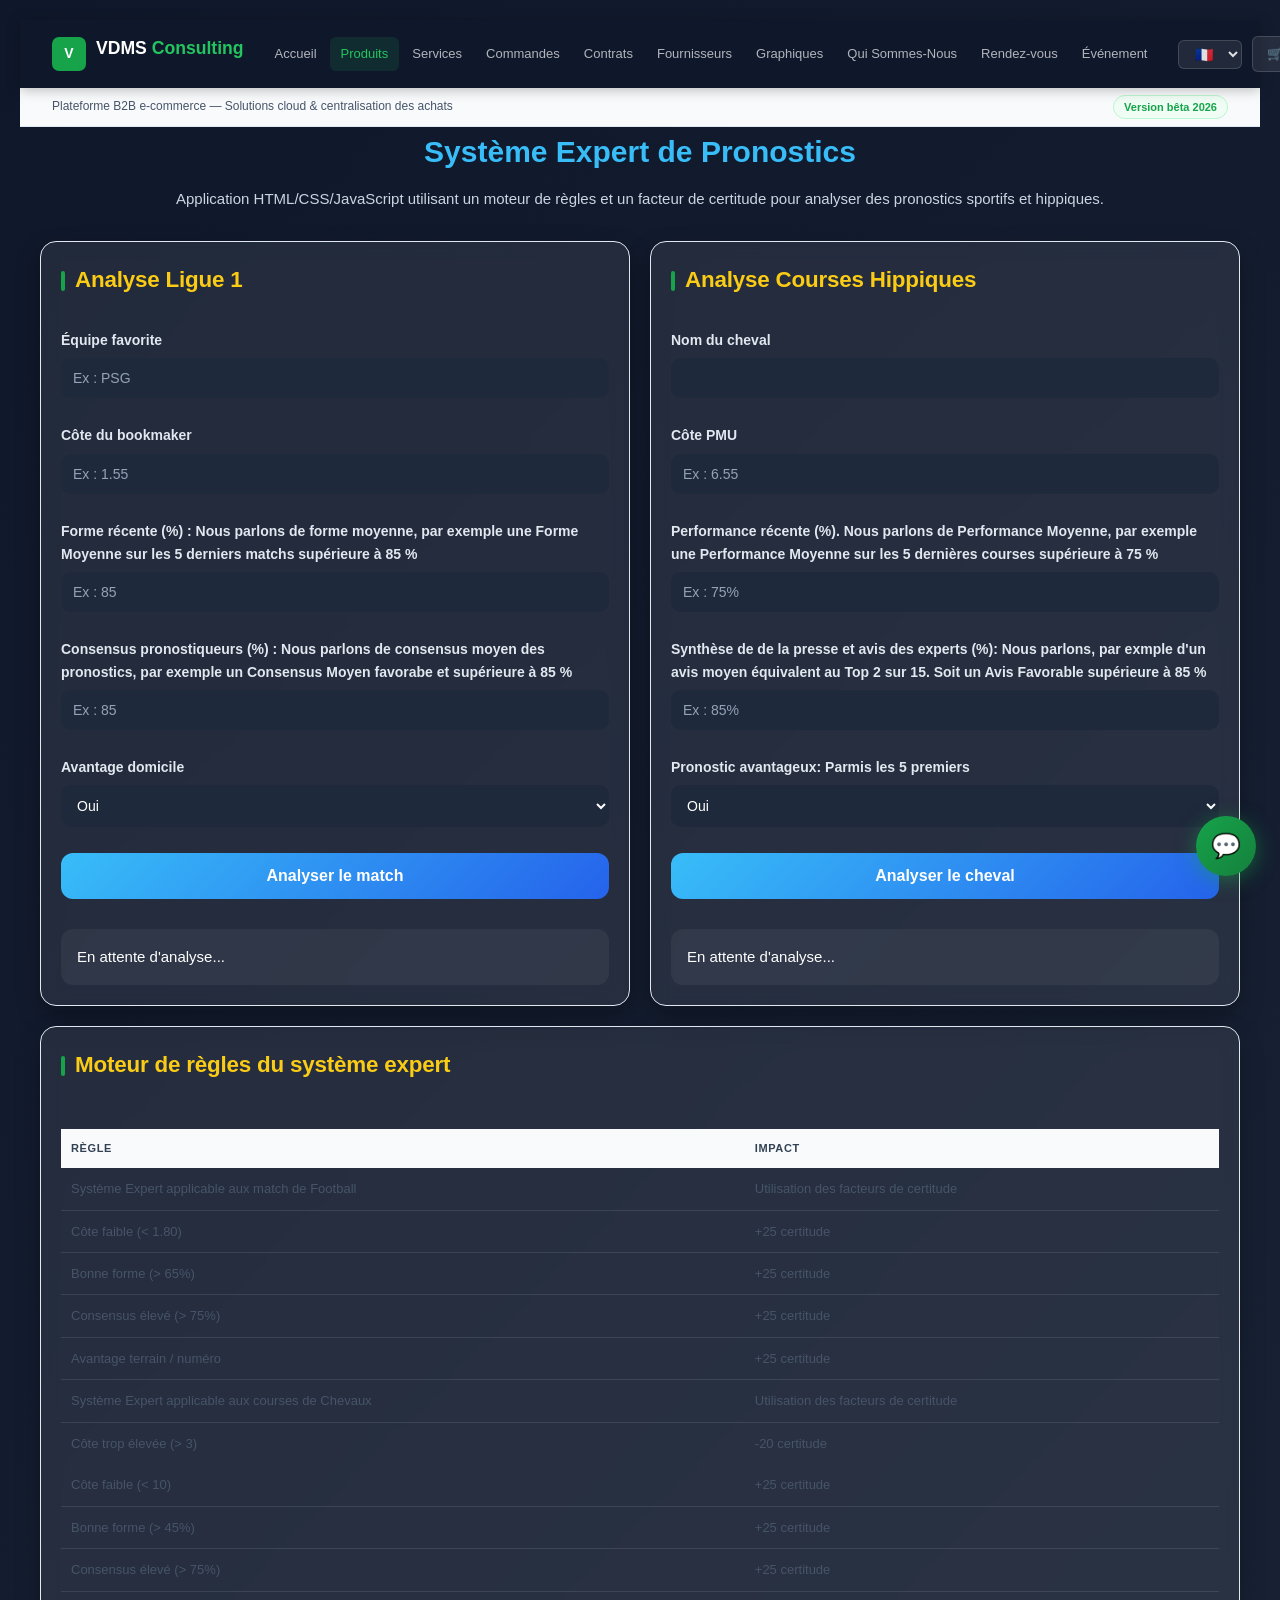
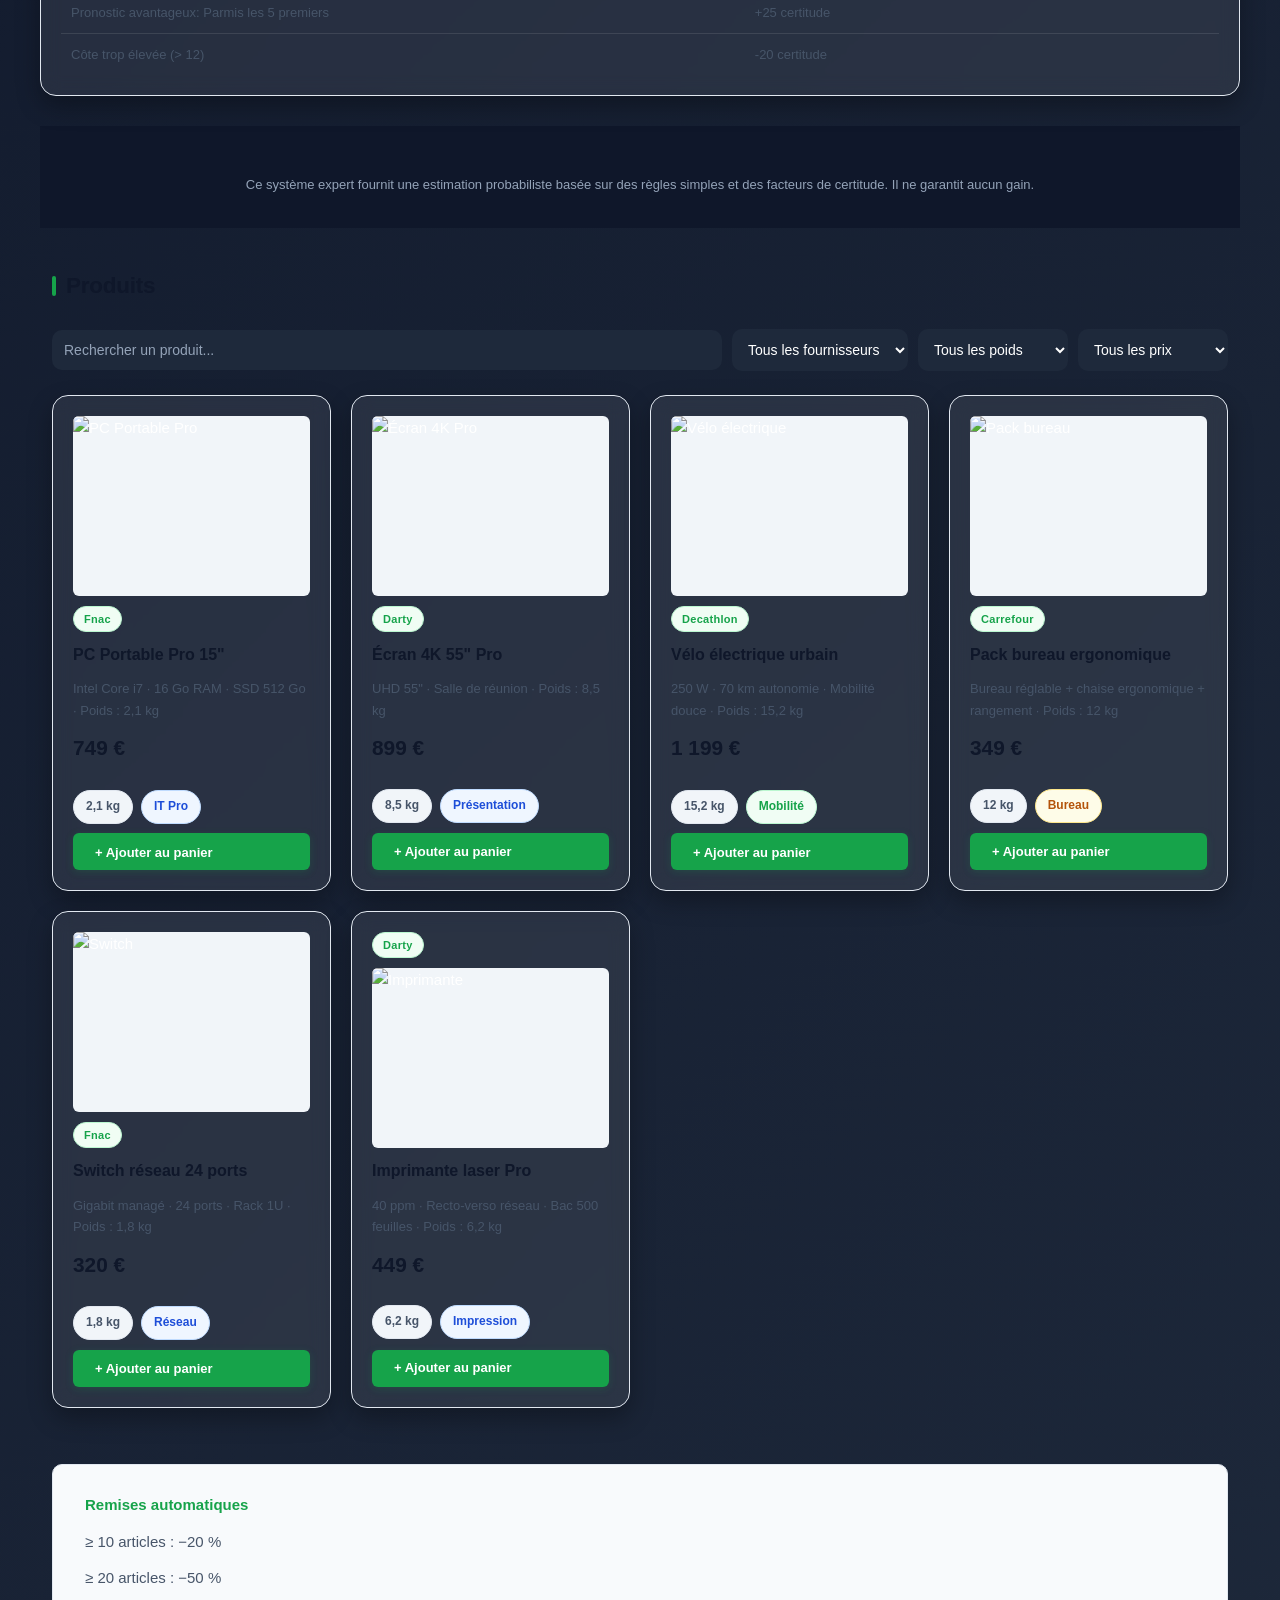
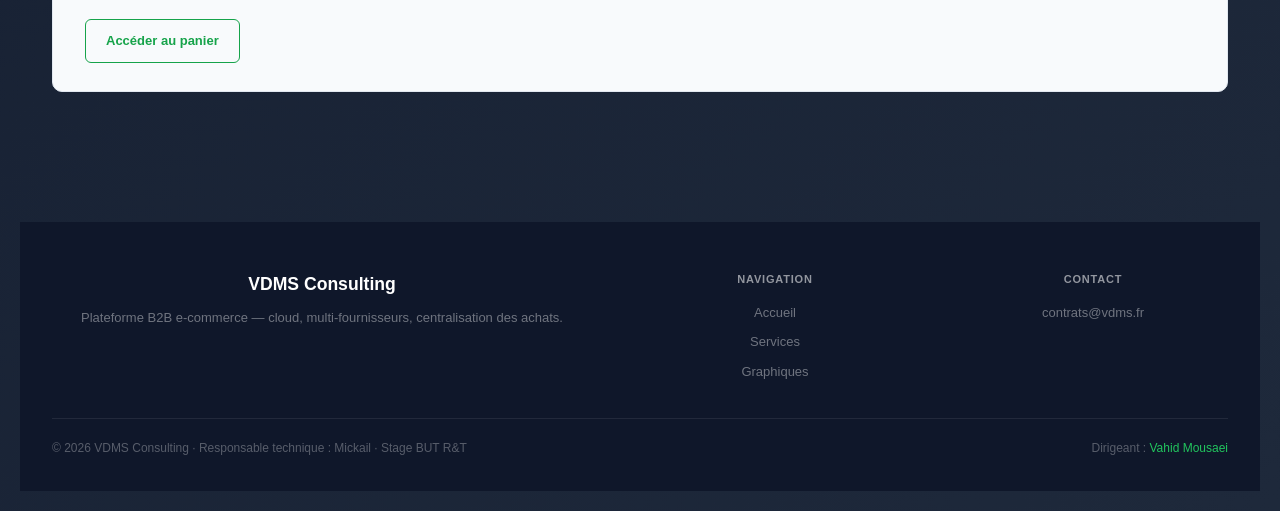
==== commit 352c4617: "Update produits.html to Now" ====
--- a/produits.html
+++ b/produits.html
@@ -209,7 +209,7 @@
 
         <div class="field">
           <label>Forme récente (%) : Nous parlons de forme moyenne, par exemple une Forme Moyenne sur les 5 derniers matchs supérieure à 85 %</label>
-          <input type="number" id="form" min="0" max="100" placeholder="Ex : 78">
+          <input type="number" id="form" min="0" max="100" placeholder="Ex : 85">
         </div>
 
         <div class="field">
@@ -246,7 +246,7 @@
         </div>
 
         <div class="field">
-          <label>Performance récente (%). Nous parlons de Performance Moyenne, par exemple une Performance  Moyenne sur les 5 dernières courses supérieure à 85 % </label>
+          <label>Performance récente (%). Nous parlons de Performance Moyenne, par exemple une Performance  Moyenne sur les 5 dernières courses supérieure à 75 % </label>
           <input type="number" id="horseForm" min="0" max="100" placeholder="Ex : 75%">
         </div>
 
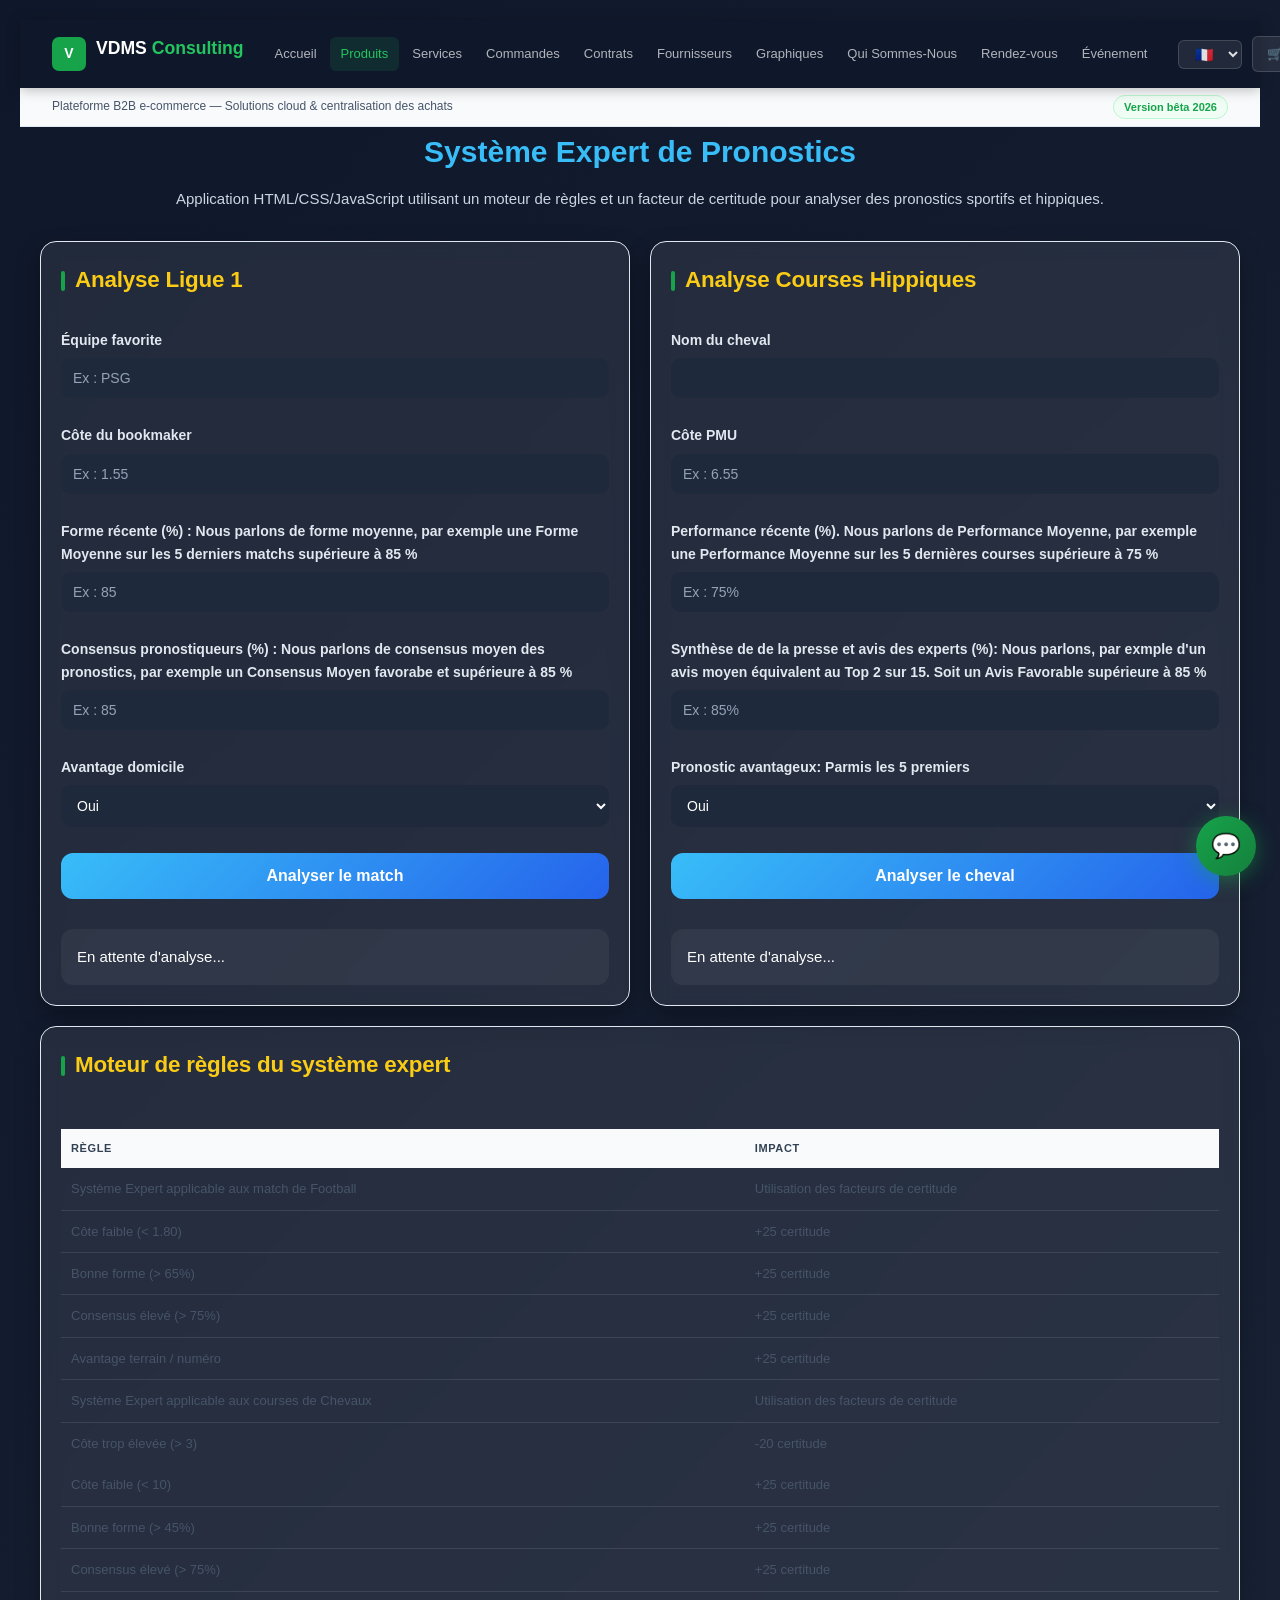
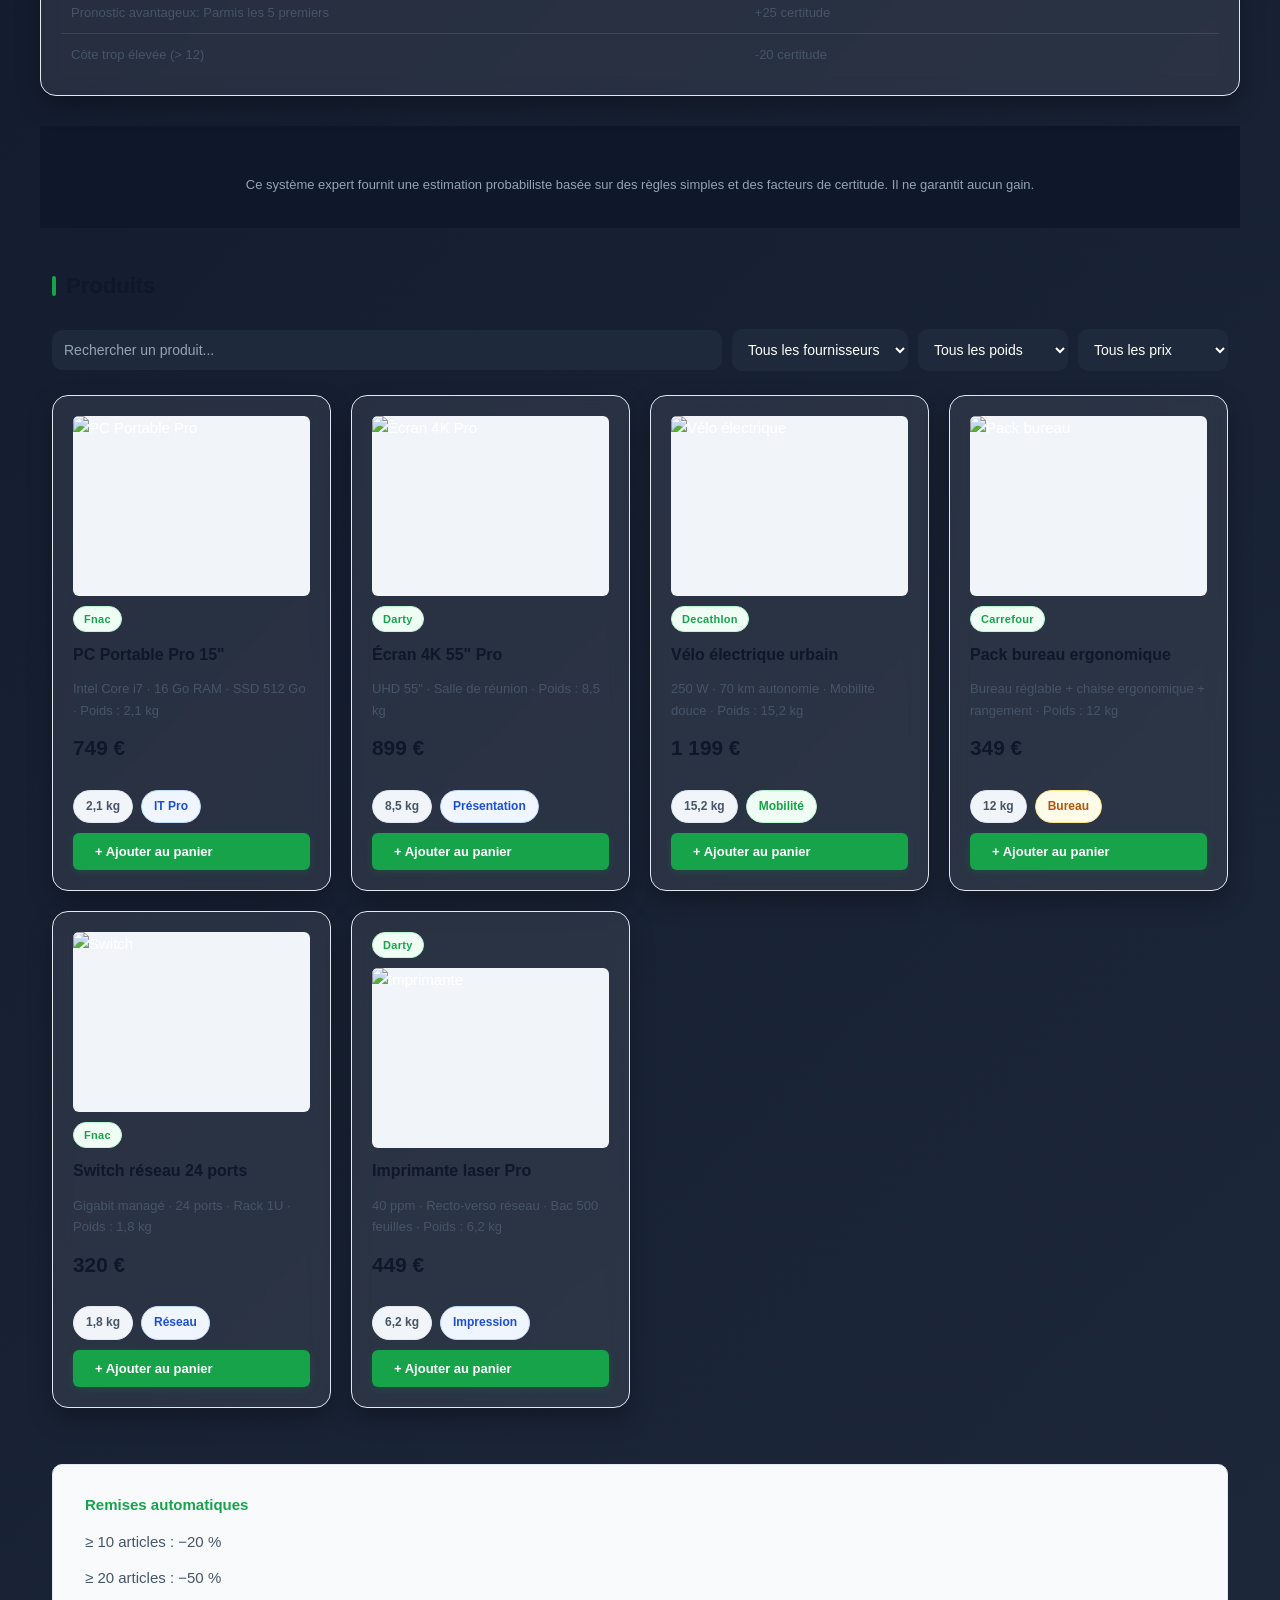
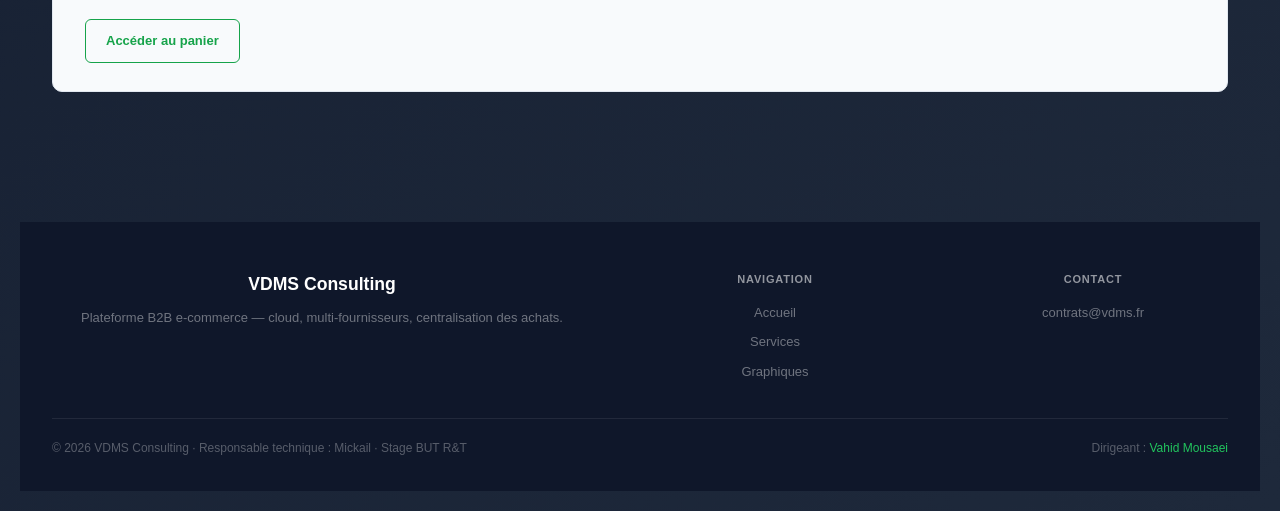
==== commit e510fdcb: "Update produits.html to Now" ====
--- a/produits.html
+++ b/produits.html
@@ -496,5 +496,197 @@
   </div>
 </footer>
 <script src="script.js"></script>
+   <script>
+
+    function calculerFacteurCertitude(data) {
+      let score = 0;
+      let explications = [];
+
+      if (data.odds < 1.8) {
+        score += 25;
+        explications.push("✔ Côte faible favorable");
+      }
+
+      if (data.odds > 3) {
+        score -= 20;
+        explications.push("✖ Côte élevée = risque important");
+      }
+
+      if (data.form > 65) {
+        score += 25;
+        explications.push("✔ Excellente forme récente");
+      }
+
+      if (data.form < 35) {
+        score -= 20;
+        explications.push("✖ Mauvaise dynamique récente");
+      }
+
+      if (data.experts > 75) {
+        score += 25;
+        explications.push("✔ Consensus élevé des pronostiqueurs");
+      }
+
+      if (data.experts < 55) {
+        score -= 20;
+        explications.push("✖ Faible confiance des experts");
+      }
+
+      if (data.advantage === 'oui') {
+        score += 25;
+        explications.push("✔ Avantage stratégique détecté");
+      }
+
+      score = Math.max(0, Math.min(score, 100));
+
+      return {
+        score,
+        explications
+      };
+    }
+
+     function calculerFacteurCertitudeCheval(data) {
+      let score = 0;
+      let explications = [];
+
+      if (data.odds < 10) {
+        score += 25;
+        explications.push("✔ Côte faible favorable");
+      }
+
+      if (data.odds > 12 ) {
+        score -= 20;
+        explications.push("✖ Côte élevée = risque important");
+      }
+
+      if (data.form > 45) {
+        score += 25;
+        explications.push("✔ Excellente forme récente");
+      }
+
+      if (data.form < 35) {
+        score -= 20;
+        explications.push("✖ Mauvaise dynamique récente");
+      }
+
+      if (data.experts > 75) {
+        score += 25;
+        explications.push("✔ Consensus élevé des pronostiqueurs");
+      }
+
+      if (data.experts < 55) {
+        score -= 20;
+        explications.push("✖ Faible confiance des experts");
+      }
+
+      if (data.advantage === 'oui') {
+        score += 25;
+        explications.push("✔ Avantage stratégique détecté");
+      }
+
+      score = Math.max(0, Math.min(score, 100));
+
+      return {
+        score,
+        explications
+      };
+    }
+
+    function niveauConfiance(score) {
+      if(score >= 75) {
+        return {
+          label: 'Forte confiance',
+          className: 'high'
+        };
+      }
+
+      if(score >= 50) {
+        return {
+          label: 'Confiance moyenne',
+          className: 'medium'
+        };
+      }
+
+      return {
+        label: 'Faible confiance',
+        className: 'low'
+      };
+    }
+
+    function analyserFootball() {
+      const team = document.getElementById('team').value;
+      const odds = parseFloat(document.getElementById('odds').value);
+      const form = parseInt(document.getElementById('form').value);
+      const experts = parseInt(document.getElementById('experts').value);
+      const advantage = document.getElementById('homeAdvantage').value;
+
+      const resultat = calculerFacteurCertitude({
+        odds,
+        form,
+        experts,
+        advantage
+      });
+
+      const niveau = niveauConfiance(resultat.score);
+
+      let prediction = 'Match imprévisible';
+
+      if(resultat.score >= 75) {
+        prediction = `${team} possède un profil très favorable pour la victoire.`;
+      } else if(resultat.score >= 50) {
+        prediction = `${team} présente des indicateurs intéressants mais le risque reste modéré.`;
+      } else {
+        prediction = `${team} présente trop d'incertitudes pour un pari sécurisé.`;
+      }
+
+      document.getElementById('footballResult').innerHTML = `
+        <h3>Analyse IA du match</h3>
+        <p><strong>Prédiction :</strong> ${prediction}</p>
+        <p><strong>Facteur de certitude :</strong> ${resultat.score}%</p>
+        <div class="badge ${niveau.className}">${niveau.label}</div>
+        <ul style="margin-top:15px; padding-left:20px;">
+          ${resultat.explications.map(e => `<li>${e}</li>`).join('')}
+        </ul>
+      `;
+    }
+
+    function analyserCheval() {
+      const horse = document.getElementById('horse').value;
+      const odds = parseFloat(document.getElementById('horseOdds').value);
+      const form = parseInt(document.getElementById('horseForm').value);
+      const experts = parseInt(document.getElementById('horseExperts').value);
+      const advantage = document.getElementById('horseNumberAdvantage').value;
+
+      const resultat = calculerFacteurCertitudeCheval({
+        odds,
+        form,
+        experts,
+        advantage
+      });
+
+      const niveau = niveauConfiance(resultat.score);
+
+      let prediction = 'Course très ouverte';
+
+      if(resultat.score >= 75) {
+        prediction = `${horse} possède un excellent profil statistique pour finir placé.`;
+      } else if(resultat.score >= 50) {
+        prediction = `${horse} peut créer une opportunité intéressante selon la stratégie de jeu.`;
+      } else {
+        prediction = `${horse} semble présenter un risque élevé selon les règles du système expert.`;
+      }
+
+      document.getElementById('horseResult').innerHTML = `
+        <h3>Analyse IA de la course</h3>
+        <p><strong>Prédiction :</strong> ${prediction}</p>
+        <p><strong>Facteur de certitude :</strong> ${resultat.score}%</p>
+        <div class="badge ${niveau.className}">${niveau.label}</div>
+        <ul style="margin-top:15px; padding-left:20px;">
+          ${resultat.explications.map(e => `<li>${e}</li>`).join('')}
+        </ul>
+      `;
+    }
+
+  </script>
 </body>
 </html>
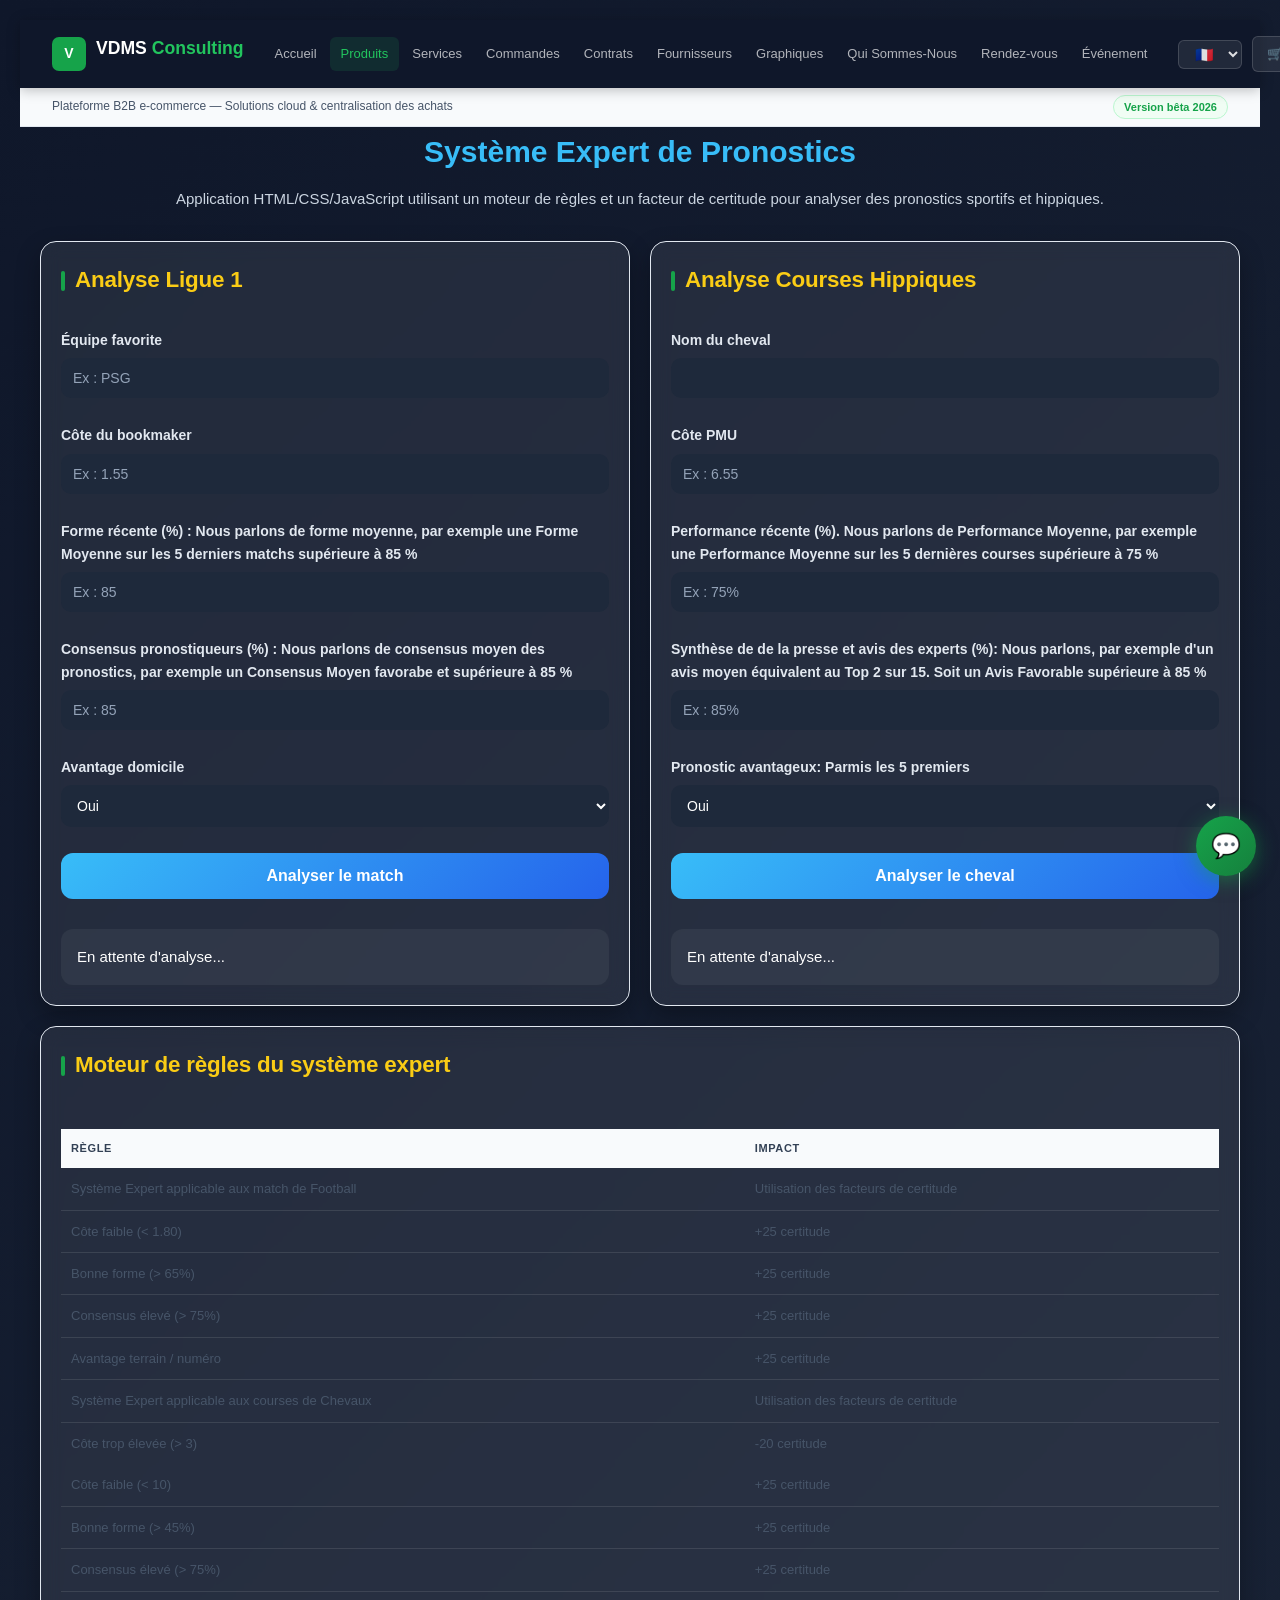
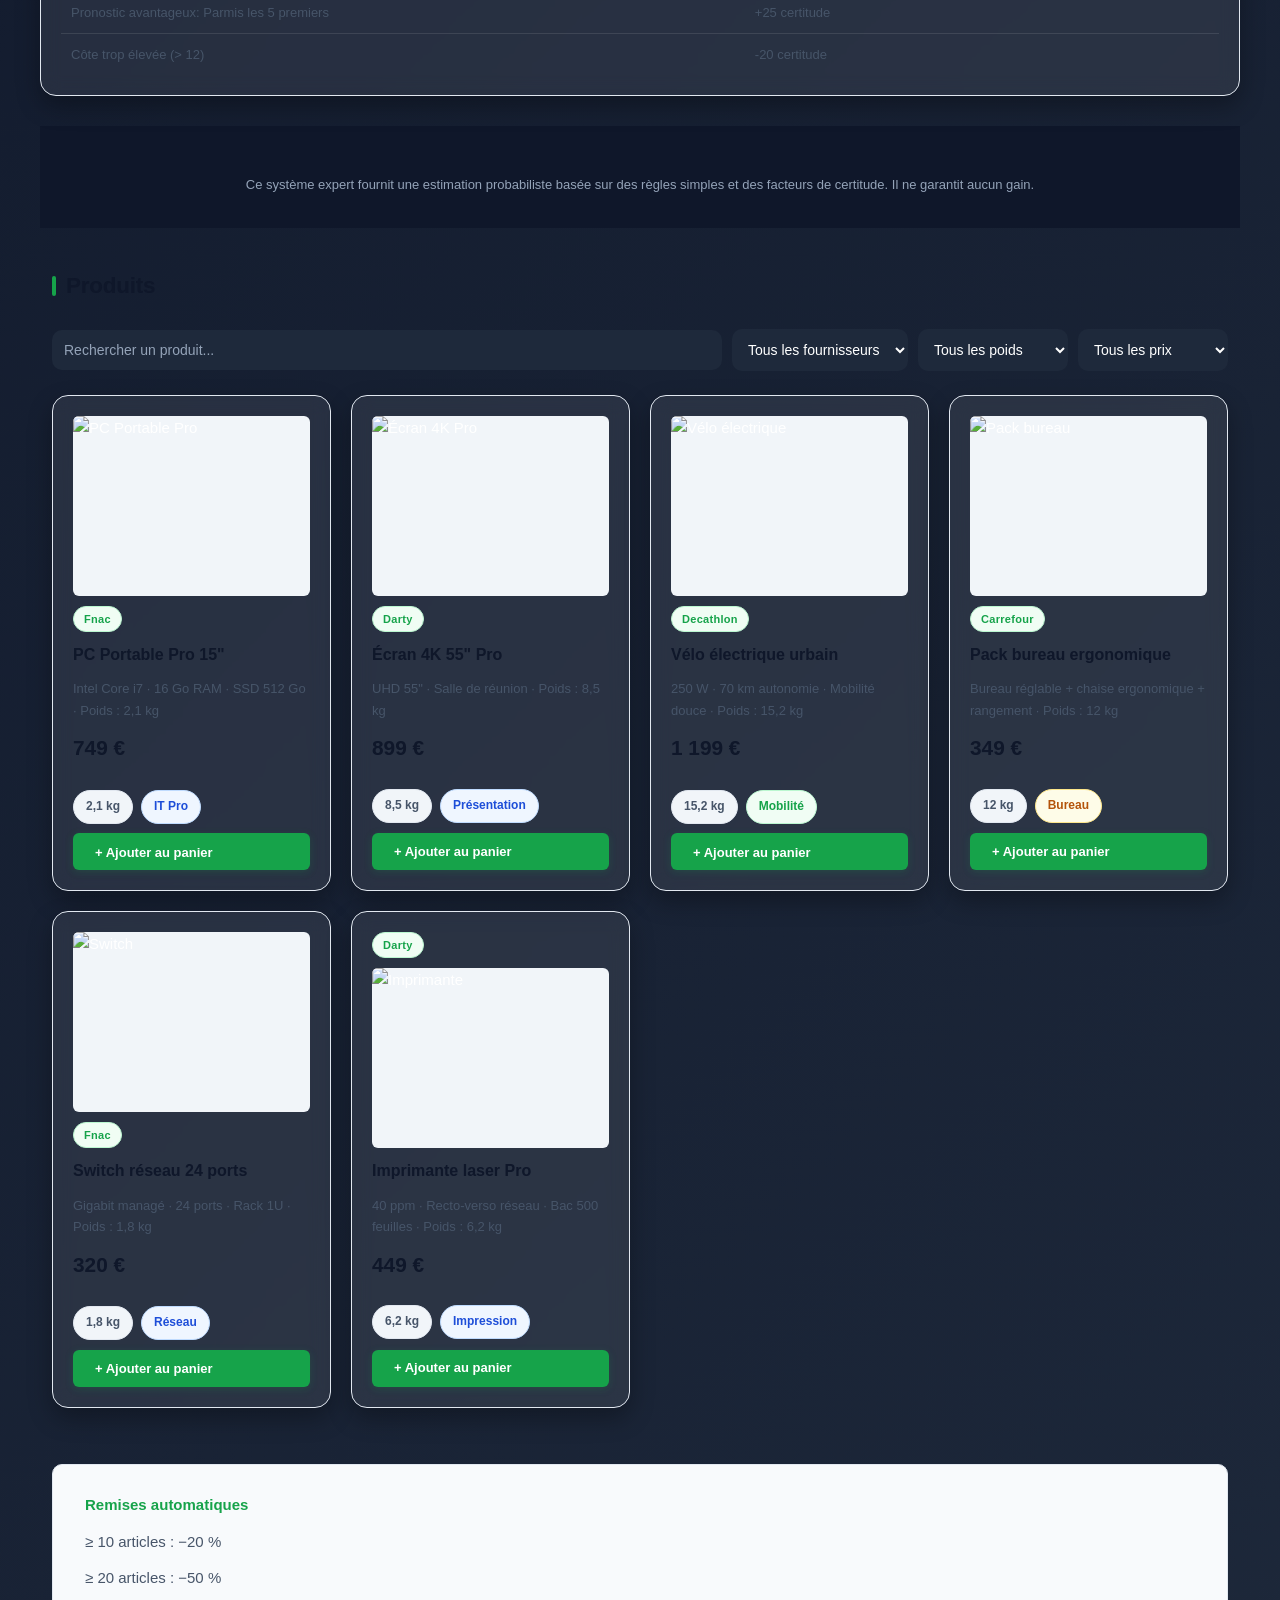
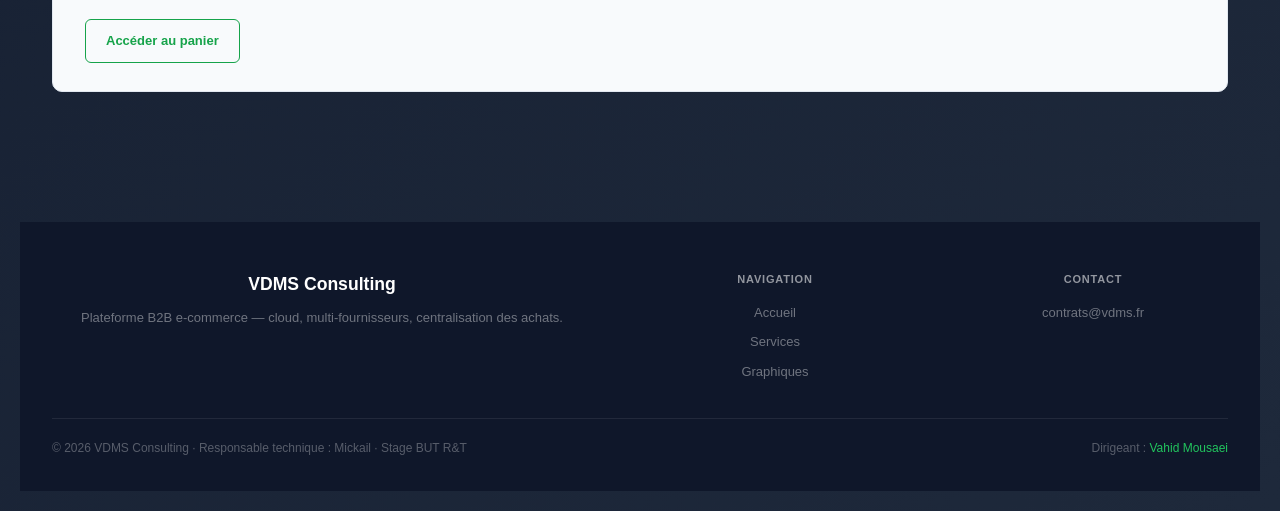
==== commit e8febd2d: "Mise a jour de produit" ====
--- a/produits.html
+++ b/produits.html
@@ -184,6 +184,7 @@
     </div>
   </div>
 </header>
+
 <div class="topbar"><div class="topbar-inner"><span data-i18n="topbar_msg"></span><span class="topbar-tag" data-i18n="topbar_tag"></span></div> </div>
  <div>
   <div class="container">
@@ -251,7 +252,7 @@
         </div>
 
         <div class="field">
-          <label>Synthèse de de la presse et avis des experts (%): Nous parlons, par exmple d'un avis moyen équivalent au Top 2 sur 15. Soit un Avis Favorable supérieure à 85 % </label>
+          <label>Synthèse de de la presse et avis des experts (%): Nous parlons, par exemple d'un avis moyen équivalent au Top 2 sur 15. Soit un Avis Favorable supérieure à 85 % </label>
           <input type="number" id="horseExperts" min="0" max="100" placeholder="Ex : 85%">
         </div>
 
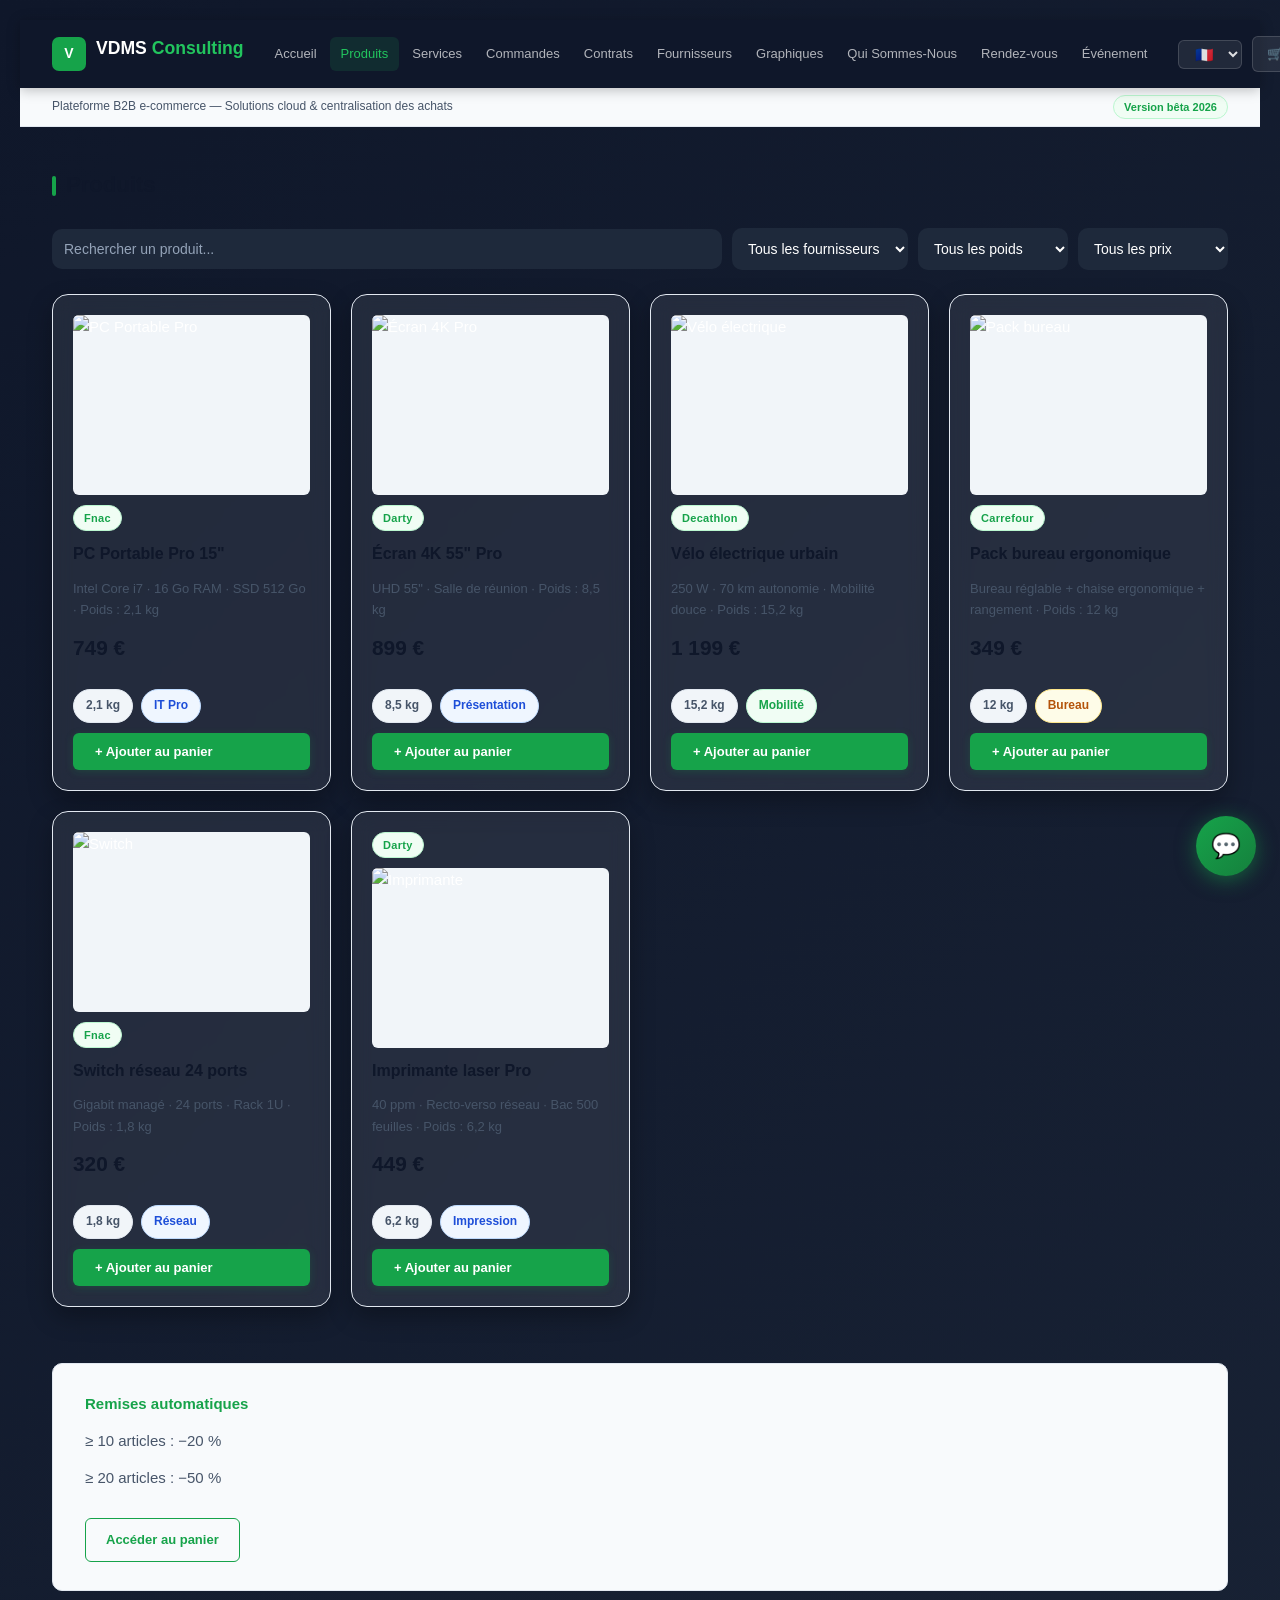
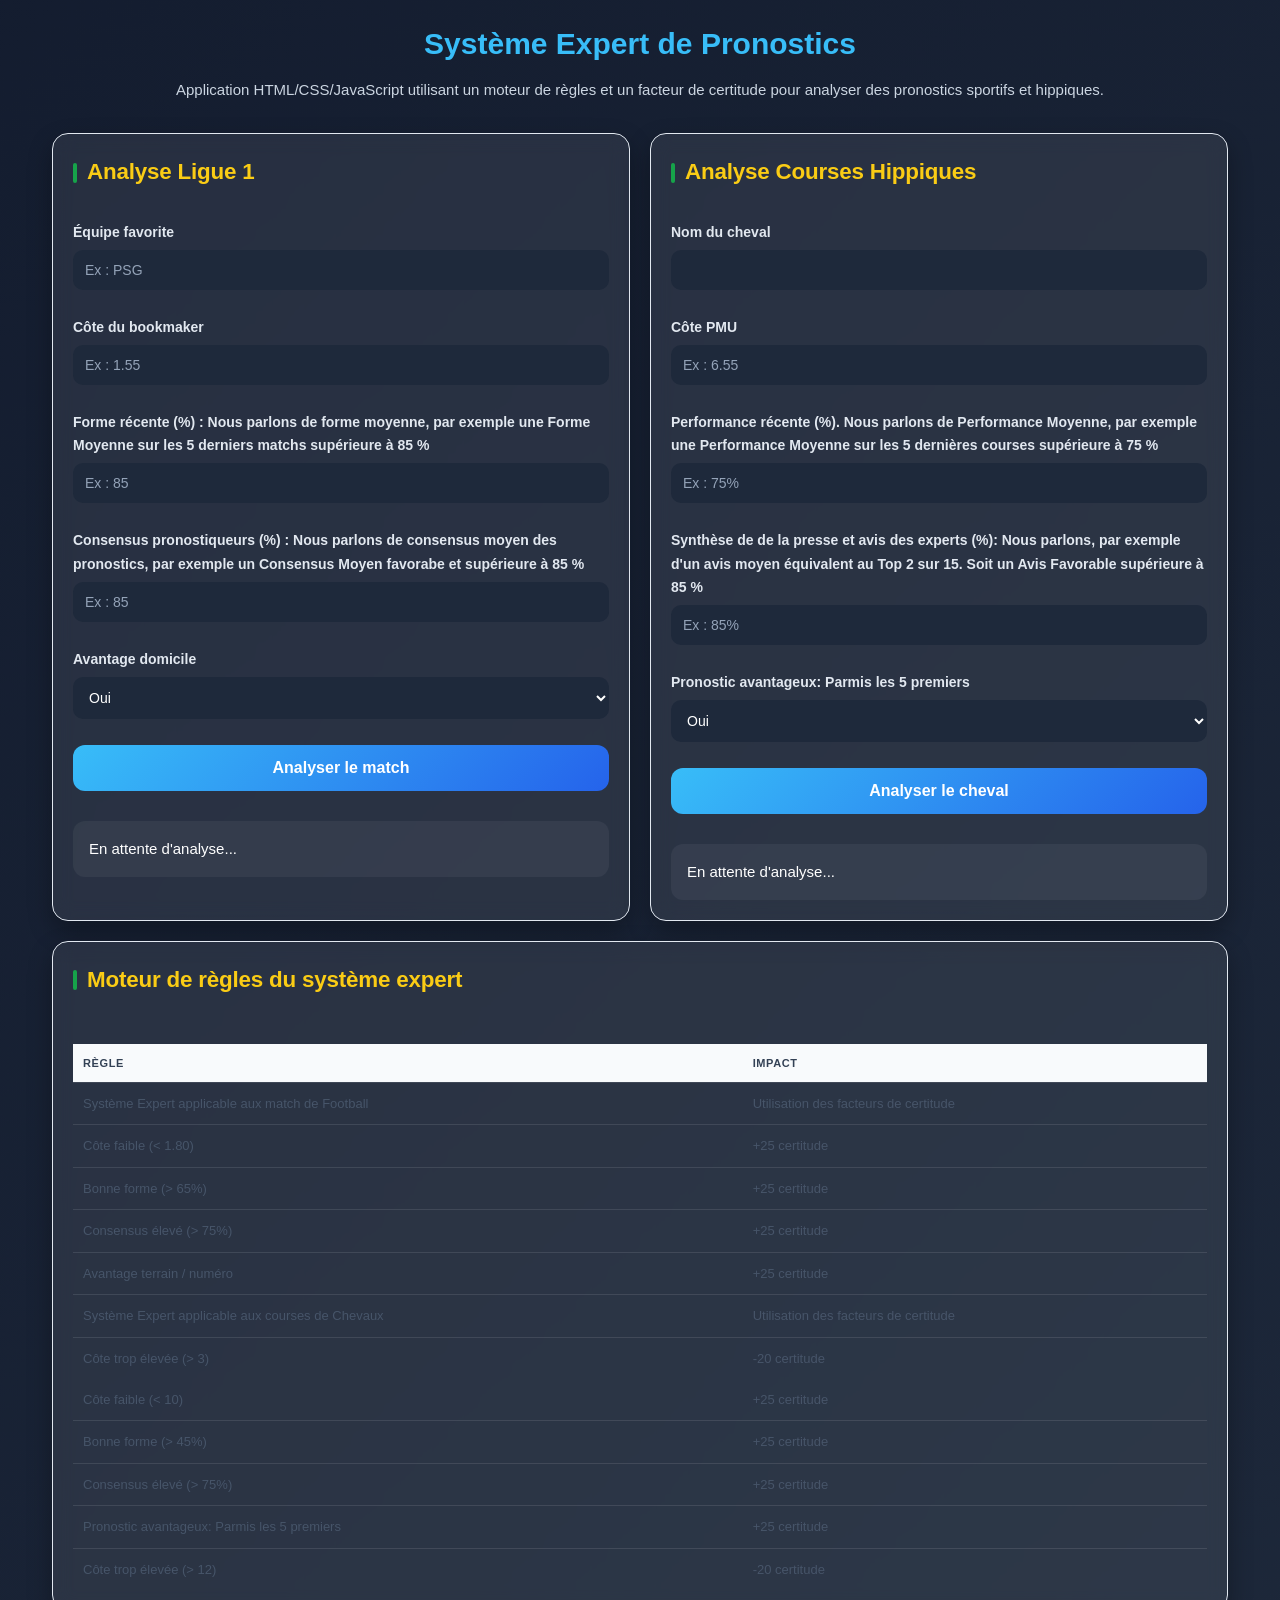
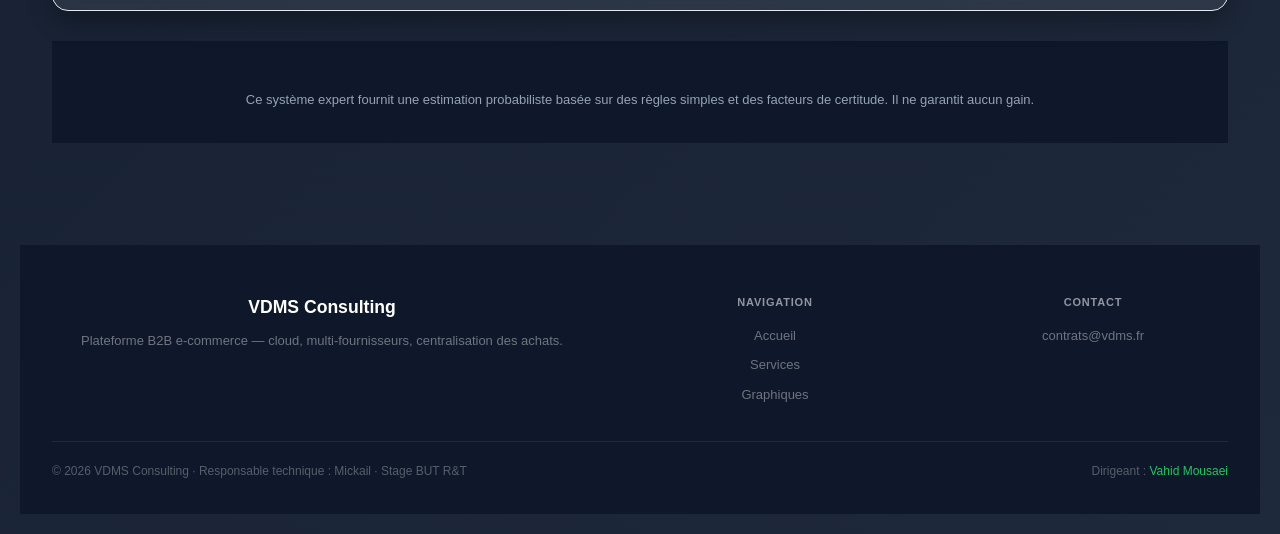
==== commit 3b252e1c: "Update produits.html to Now" ====
--- a/produits.html
+++ b/produits.html
@@ -186,167 +186,6 @@
 </header>
 
 <div class="topbar"><div class="topbar-inner"><span data-i18n="topbar_msg"></span><span class="topbar-tag" data-i18n="topbar_tag"></span></div> </div>
- <div>
-  <div class="container">
-    <h1>Système Expert de Pronostics</h1>
-    <p class="description">
-      Application HTML/CSS/JavaScript utilisant un moteur de règles et un facteur de certitude pour analyser des pronostics sportifs et hippiques.
-    </p>
-
-    <div class="grid">
-
-      <div class="card">
-        <h2>Analyse Ligue 1</h2>
-
-        <div class="field">
-          <label>Équipe favorite</label>
-          <input type="text" id="team" placeholder="Ex : PSG">
-        </div>
-
-        <div class="field">
-          <label>Côte du bookmaker</label>
-          <input type="number" id="odds" step="0.01" placeholder="Ex : 1.55">
-        </div>
-
-        <div class="field">
-          <label>Forme récente (%) : Nous parlons de forme moyenne, par exemple une Forme Moyenne sur les 5 derniers matchs supérieure à 85 %</label>
-          <input type="number" id="form" min="0" max="100" placeholder="Ex : 85">
-        </div>
-
-        <div class="field">
-          <label>Consensus pronostiqueurs (%) : Nous parlons de consensus moyen des pronostics, par exemple un Consensus Moyen favorabe et supérieure à 85 % </label>
-          <input type="number" id="experts" min="0" max="100" placeholder="Ex : 85">
-        </div>
-
-        <div class="field">
-          <label>Avantage domicile</label>
-          <select id="homeAdvantage">
-            <option value="oui">Oui</option>
-            <option value="non">Non</option>
-          </select>
-        </div>
-
-        <button onclick="analyserFootball()">Analyser le match</button>
-
-        <div class="result" id="footballResult">
-          En attente d'analyse...
-        </div>
-      </div>
-
-      <div class="card">
-        <h2>Analyse Courses Hippiques</h2>
-
-        <div class="field">
-          <label>Nom du cheval</label>
-          <input type="text" id="horse">
-        </div>
-
-        <div class="field">
-          <label>Côte PMU</label>
-          <input type="number" id="horseOdds" step="0.01" placeholder="Ex : 6.55">
-        </div>
-
-        <div class="field">
-          <label>Performance récente (%). Nous parlons de Performance Moyenne, par exemple une Performance  Moyenne sur les 5 dernières courses supérieure à 75 % </label>
-          <input type="number" id="horseForm" min="0" max="100" placeholder="Ex : 75%">
-        </div>
-
-        <div class="field">
-          <label>Synthèse de de la presse et avis des experts (%): Nous parlons, par exemple d'un avis moyen équivalent au Top 2 sur 15. Soit un Avis Favorable supérieure à 85 % </label>
-          <input type="number" id="horseExperts" min="0" max="100" placeholder="Ex : 85%">
-        </div>
-
-        <div class="field">
-          <label>Pronostic avantageux: Parmis les 5 premiers</label>
-          <select id="horseNumberAdvantage">
-            <option value="oui">Oui</option>
-            <option value="non">Non</option>
-          </select>
-        </div>
-
-        <button onclick="analyserCheval()">Analyser le cheval</button>
-
-        <div class="result" id="horseResult">
-          En attente d'analyse...
-        </div>
-      </div>
-
-    </div>
-
-    <div class="card rules">
-      <h2>Moteur de règles du système expert</h2>
-
-      <table>
-        <thead>
-          <tr>
-            <th>Règle</th>
-            <th>Impact</th>
-          </tr>
-        </thead>
-        <tbody>
-          <tr>
-            <td>Système Expert applicable aux match de Football</td>
-            <td>Utilisation des facteurs de certitude</td>
-          </tr>
-          <tr>
-            <td>Côte faible (&lt; 1.80)</td>
-            <td>+25 certitude</td>
-          </tr>
-          <tr>
-            <td>Bonne forme (&gt; 65%)</td>
-            <td>+25 certitude</td>
-          </tr>
-          <tr>
-            <td>Consensus élevé (&gt; 75%)</td>
-            <td>+25 certitude</td>
-          </tr>
-          <tr>
-            <td>Avantage terrain / numéro</td>
-            <td>+25 certitude</td>
-          </tr>
-          <tr>
-            <td>Système Expert applicable aux courses de Chevaux</td>
-            <td>Utilisation des facteurs de certitude</td>
-          </tr>
-          <tr>
-            <td>Côte trop élevée (&gt; 3)</td>
-            <td>-20 certitude</td>
-          </tr>
-        </tbody>
-
-        <tbody>
-          <tr>
-            <td>Côte faible (&lt; 10)</td>
-            <td>+25 certitude</td>
-          </tr>
-          <tr>
-            <td>Bonne forme (&gt; 45%)</td>
-            <td>+25 certitude</td>
-          </tr>
-          <tr>
-            <td>Consensus élevé (&gt; 75%)</td>
-            <td>+25 certitude</td>
-          </tr>
-          <tr>
-            <td>Pronostic avantageux: Parmis les 5 premiers</td>
-            <td>+25 certitude</td>
-          </tr>
-          <tr>
-            <td>Côte trop élevée (&gt; 12)</td>
-            <td>-20 certitude</td>
-          </tr>
-        </tbody>
-      </table>
-    </div>
-
-    <div class="footer">
-      Ce système expert fournit une estimation probabiliste basée sur des règles simples et des facteurs de certitude. Il ne garantit aucun gain.
-    </div>
-  </div>
-
-</div>
-
-
 
 <main>
   <section>
@@ -478,6 +317,166 @@
     <p data-i18n="cart_r2">≥ 20 articles : −50 %</p>
     <a class="btn-outline mt-16" href="panier.html" data-i18n="btn_cart">Voir mon panier</a>
   </div>
+
+   <div>
+  <div class="container">
+    <h1>Système Expert de Pronostics</h1>
+    <p class="description">
+      Application HTML/CSS/JavaScript utilisant un moteur de règles et un facteur de certitude pour analyser des pronostics sportifs et hippiques.
+    </p>
+
+    <div class="grid">
+
+      <div class="card">
+        <h2>Analyse Ligue 1</h2>
+
+        <div class="field">
+          <label>Équipe favorite</label>
+          <input type="text" id="team" placeholder="Ex : PSG">
+        </div>
+
+        <div class="field">
+          <label>Côte du bookmaker</label>
+          <input type="number" id="odds" step="0.01" placeholder="Ex : 1.55">
+        </div>
+
+        <div class="field">
+          <label>Forme récente (%) : Nous parlons de forme moyenne, par exemple une Forme Moyenne sur les 5 derniers matchs supérieure à 85 %</label>
+          <input type="number" id="form" min="0" max="100" placeholder="Ex : 85">
+        </div>
+
+        <div class="field">
+          <label>Consensus pronostiqueurs (%) : Nous parlons de consensus moyen des pronostics, par exemple un Consensus Moyen favorabe et supérieure à 85 % </label>
+          <input type="number" id="experts" min="0" max="100" placeholder="Ex : 85">
+        </div>
+
+        <div class="field">
+          <label>Avantage domicile</label>
+          <select id="homeAdvantage">
+            <option value="oui">Oui</option>
+            <option value="non">Non</option>
+          </select>
+        </div>
+
+        <button onclick="analyserFootball()">Analyser le match</button>
+
+        <div class="result" id="footballResult">
+          En attente d'analyse...
+        </div>
+      </div>
+
+      <div class="card">
+        <h2>Analyse Courses Hippiques</h2>
+
+        <div class="field">
+          <label>Nom du cheval</label>
+          <input type="text" id="horse">
+        </div>
+
+        <div class="field">
+          <label>Côte PMU</label>
+          <input type="number" id="horseOdds" step="0.01" placeholder="Ex : 6.55">
+        </div>
+
+        <div class="field">
+          <label>Performance récente (%). Nous parlons de Performance Moyenne, par exemple une Performance  Moyenne sur les 5 dernières courses supérieure à 75 % </label>
+          <input type="number" id="horseForm" min="0" max="100" placeholder="Ex : 75%">
+        </div>
+
+        <div class="field">
+          <label>Synthèse de de la presse et avis des experts (%): Nous parlons, par exemple d'un avis moyen équivalent au Top 2 sur 15. Soit un Avis Favorable supérieure à 85 % </label>
+          <input type="number" id="horseExperts" min="0" max="100" placeholder="Ex : 85%">
+        </div>
+
+        <div class="field">
+          <label>Pronostic avantageux: Parmis les 5 premiers</label>
+          <select id="horseNumberAdvantage">
+            <option value="oui">Oui</option>
+            <option value="non">Non</option>
+          </select>
+        </div>
+
+        <button onclick="analyserCheval()">Analyser le cheval</button>
+
+        <div class="result" id="horseResult">
+          En attente d'analyse...
+        </div>
+      </div>
+
+    </div>
+
+    <div class="card rules">
+      <h2>Moteur de règles du système expert</h2>
+
+      <table>
+        <thead>
+          <tr>
+            <th>Règle</th>
+            <th>Impact</th>
+          </tr>
+        </thead>
+        <tbody>
+          <tr>
+            <td>Système Expert applicable aux match de Football</td>
+            <td>Utilisation des facteurs de certitude</td>
+          </tr>
+          <tr>
+            <td>Côte faible (&lt; 1.80)</td>
+            <td>+25 certitude</td>
+          </tr>
+          <tr>
+            <td>Bonne forme (&gt; 65%)</td>
+            <td>+25 certitude</td>
+          </tr>
+          <tr>
+            <td>Consensus élevé (&gt; 75%)</td>
+            <td>+25 certitude</td>
+          </tr>
+          <tr>
+            <td>Avantage terrain / numéro</td>
+            <td>+25 certitude</td>
+          </tr>
+          <tr>
+            <td>Système Expert applicable aux courses de Chevaux</td>
+            <td>Utilisation des facteurs de certitude</td>
+          </tr>
+          <tr>
+            <td>Côte trop élevée (&gt; 3)</td>
+            <td>-20 certitude</td>
+          </tr>
+        </tbody>
+
+        <tbody>
+          <tr>
+            <td>Côte faible (&lt; 10)</td>
+            <td>+25 certitude</td>
+          </tr>
+          <tr>
+            <td>Bonne forme (&gt; 45%)</td>
+            <td>+25 certitude</td>
+          </tr>
+          <tr>
+            <td>Consensus élevé (&gt; 75%)</td>
+            <td>+25 certitude</td>
+          </tr>
+          <tr>
+            <td>Pronostic avantageux: Parmis les 5 premiers</td>
+            <td>+25 certitude</td>
+          </tr>
+          <tr>
+            <td>Côte trop élevée (&gt; 12)</td>
+            <td>-20 certitude</td>
+          </tr>
+        </tbody>
+      </table>
+    </div>
+
+    <div class="footer">
+      Ce système expert fournit une estimation probabiliste basée sur des règles simples et des facteurs de certitude. Il ne garantit aucun gain.
+    </div>
+  </div>
+
+</div>
 </main>
 
 <footer class="footer">
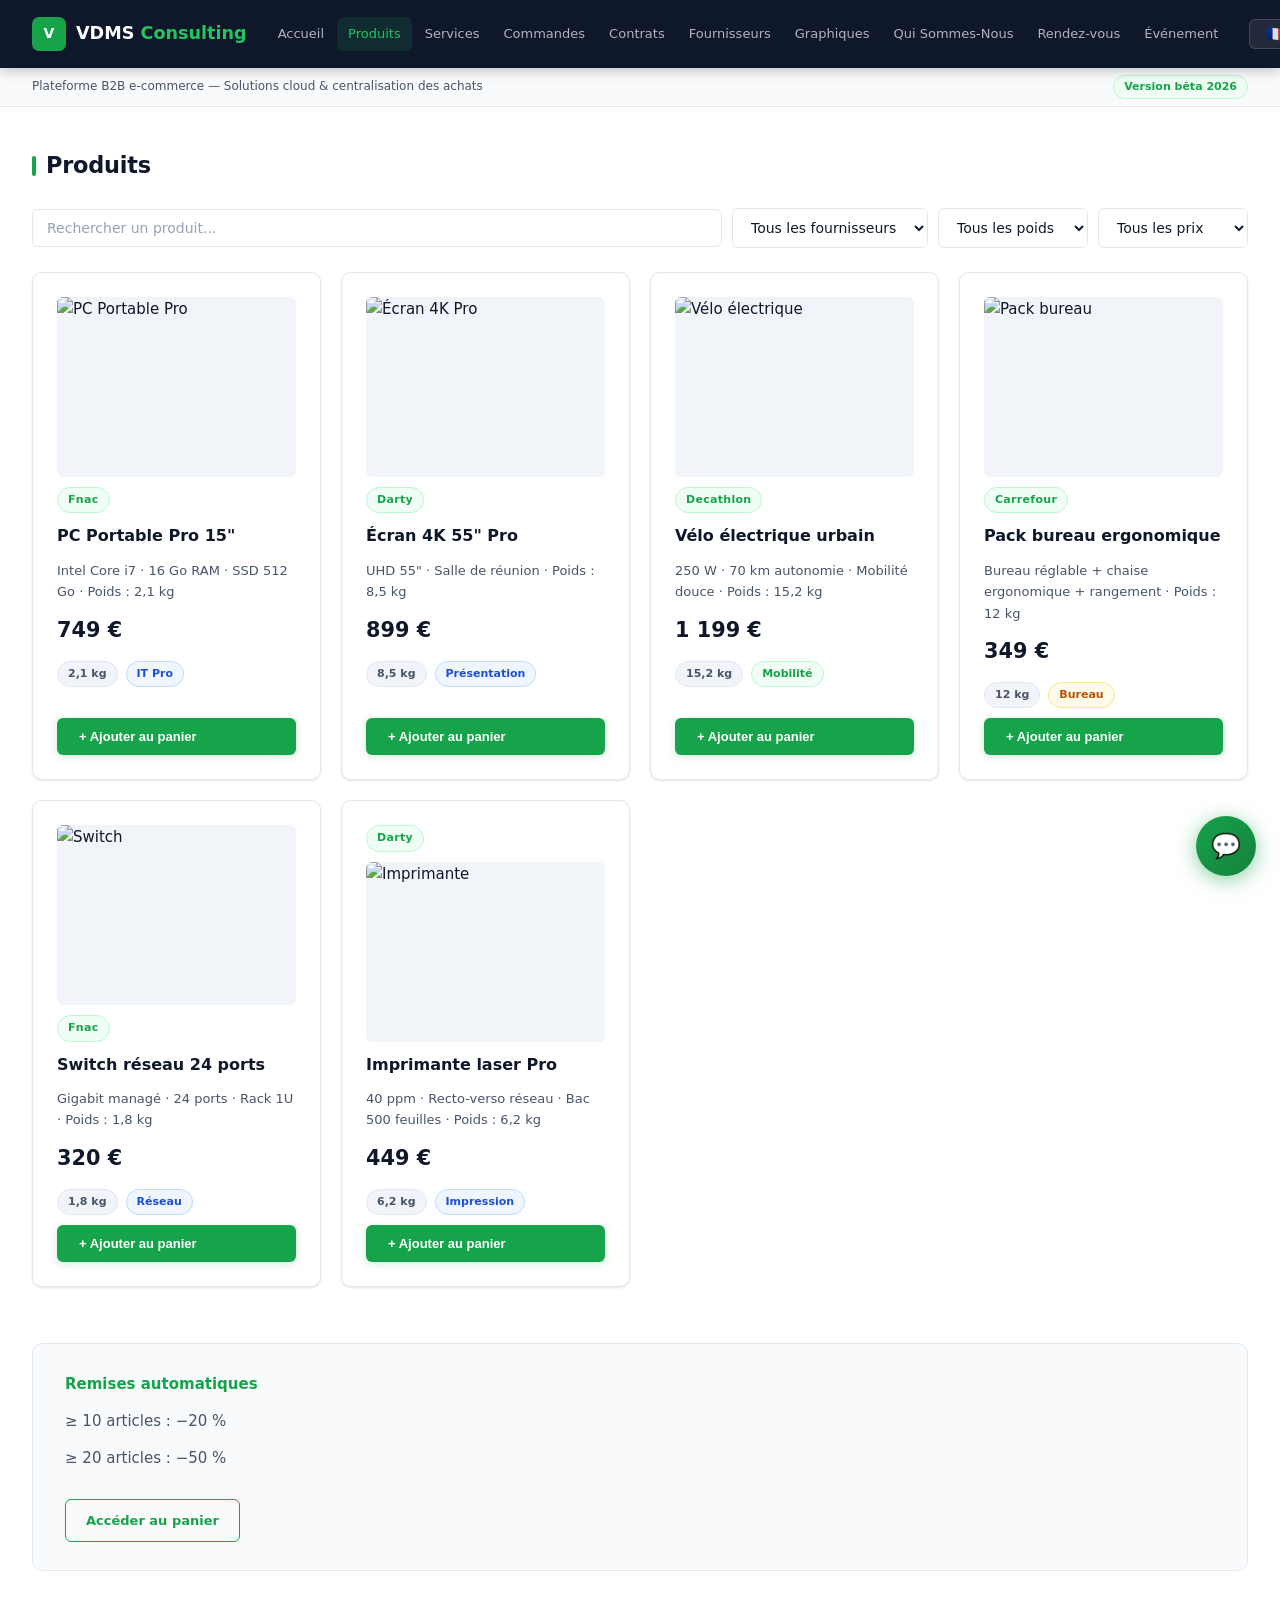
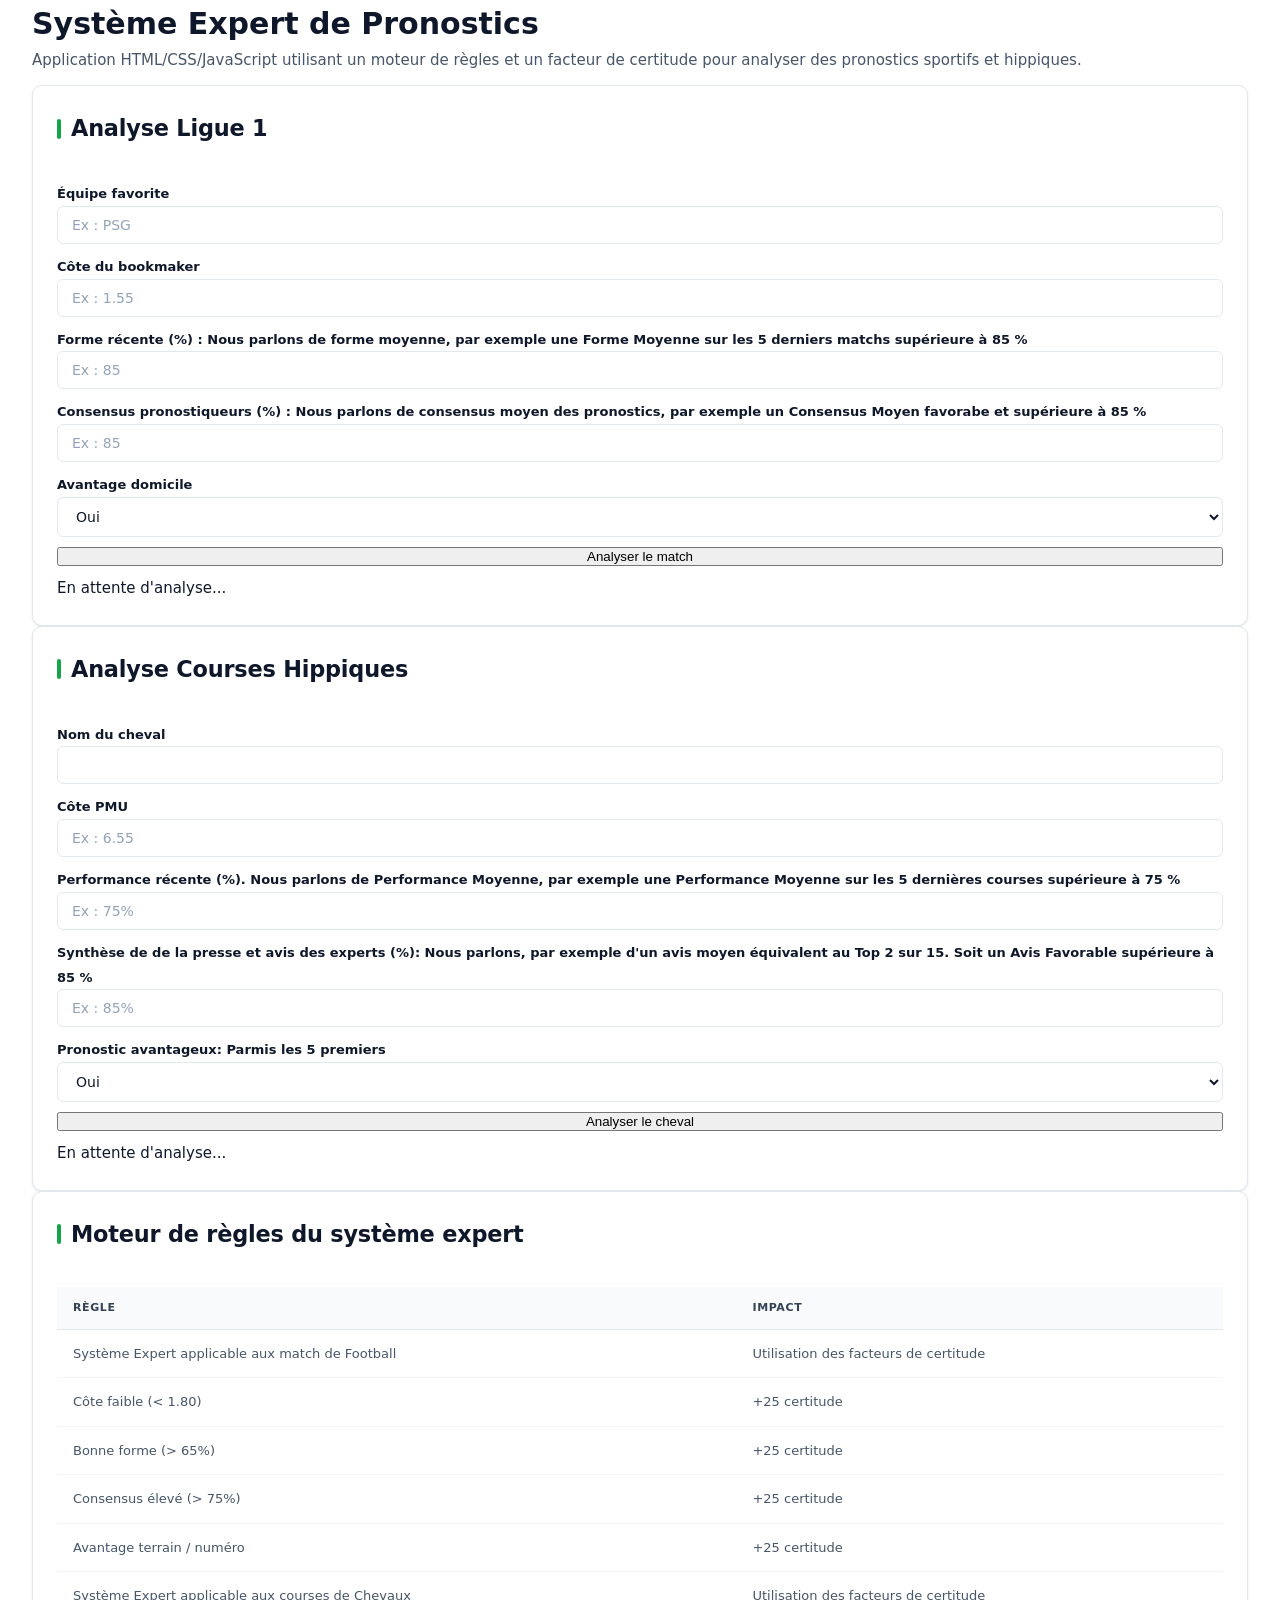
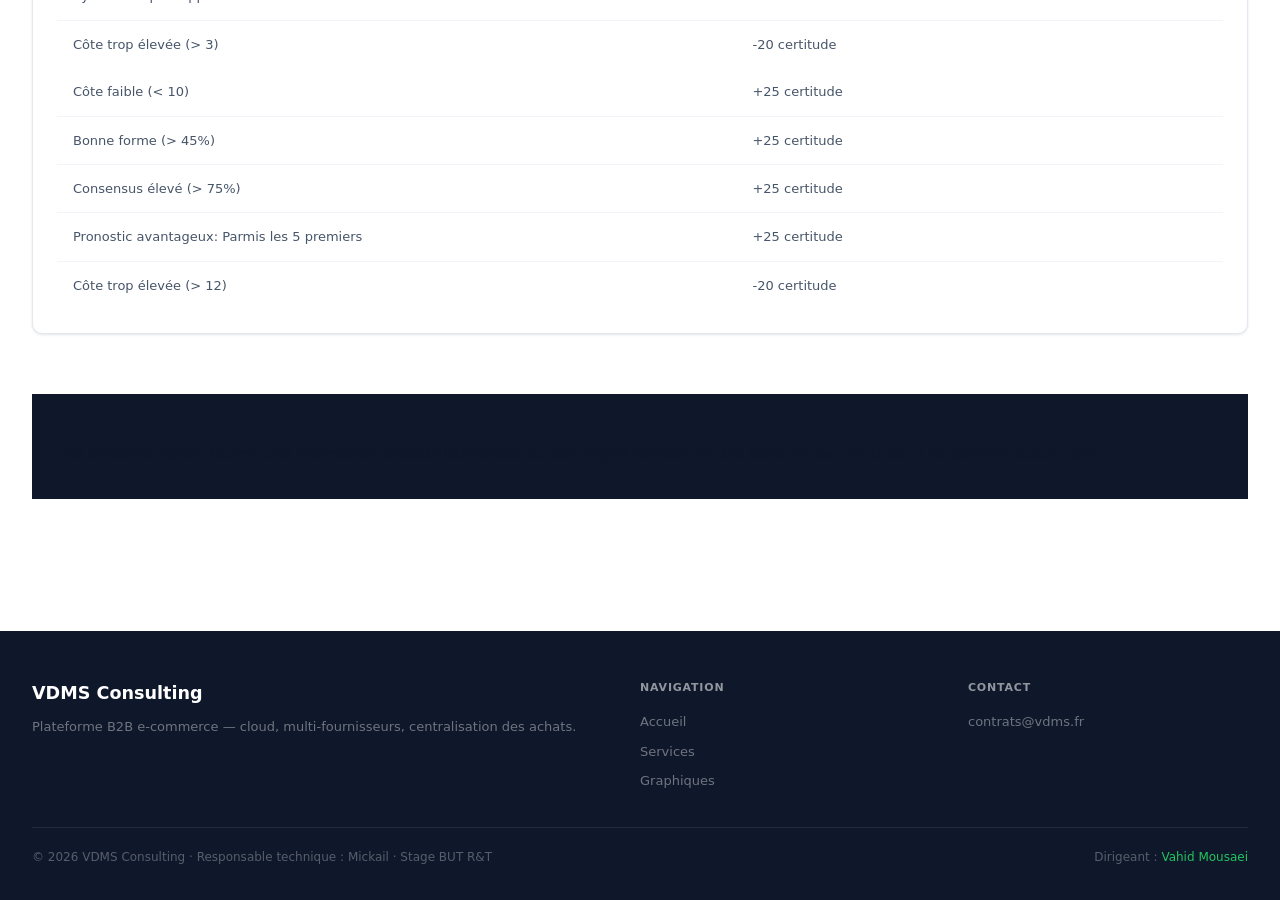
==== commit fbdf466f: "Update print statement from 'Hello' to 'Goodbye'" ====
--- a/produits.html
+++ b/produits.html
@@ -5,152 +5,7 @@
   <meta name="viewport" content="width=device-width, initial-scale=1.0"/>
   <title>VDMS Consulting — Produits</title>
   <link rel="stylesheet" href="style.css"/>
-  <style>
-    * {
-      box-sizing: border-box;
-      margin: 0;
-      padding: 0;
-      font-family: Arial, Helvetica, sans-serif;
-    }
-
-    body {
-      background: linear-gradient(135deg, #0f172a, #1e293b);
-      color: white;
-      min-height: 100vh;
-      padding: 20px;
-    }
-
-    .container {
-      max-width: 1200px;
-      margin: auto;
-    }
-
-    h1 {
-      text-align: center;
-      margin-bottom: 10px;
-      color: #38bdf8;
-    }
-
-    p.description {
-      text-align: center;
-      margin-bottom: 30px;
-      color: #cbd5e1;
-    }
-
-    .grid {
-      display: grid;
-      grid-template-columns: repeat(auto-fit, minmax(320px, 1fr));
-      gap: 20px;
-    }
-
-    .card {
-      background: rgba(255,255,255,0.08);
-      backdrop-filter: blur(10px);
-      border-radius: 16px;
-      padding: 20px;
-      box-shadow: 0 10px 25px rgba(0,0,0,0.3);
-    }
-
-    .card h2 {
-      margin-bottom: 20px;
-      color: #facc15;
-    }
-
-    .field {
-      margin-bottom: 16px;
-    }
-
-    label {
-      display: block;
-      margin-bottom: 6px;
-      color: #e2e8f0;
-      font-size: 14px;
-    }
-
-    input, select {
-      width: 100%;
-      padding: 12px;
-      border-radius: 10px;
-      border: none;
-      outline: none;
-      background: #1e293b;
-      color: white;
-    }
-
-    button {
-      width: 100%;
-      padding: 14px;
-      border: none;
-      border-radius: 12px;
-      background: linear-gradient(135deg, #38bdf8, #2563eb);
-      color: white;
-      font-size: 16px;
-      cursor: pointer;
-      transition: 0.3s;
-      font-weight: bold;
-    }
-
-    button:hover {
-      transform: translateY(-2px);
-      opacity: 0.95;
-    }
-
-    .result {
-      margin-top: 20px;
-      background: rgba(255,255,255,0.05);
-      border-radius: 12px;
-      padding: 16px;
-      line-height: 1.6;
-    }
-
-    .badge {
-      display: inline-block;
-      padding: 6px 12px;
-      border-radius: 999px;
-      font-size: 12px;
-      font-weight: bold;
-      margin-top: 10px;
-    }
-
-    .high {
-      background: #16a34a;
-    }
-
-    .medium {
-      background: #ca8a04;
-    }
-
-    .low {
-      background: #dc2626;
-    }
-
-    .rules {
-      margin-top: 20px;
-      font-size: 14px;
-      color: #cbd5e1;
-    }
-
-    table {
-      width: 100%;
-      border-collapse: collapse;
-      margin-top: 15px;
-    }
-
-    th, td {
-      padding: 10px;
-      border-bottom: 1px solid rgba(255,255,255,0.1);
-      text-align: left;
-    }
-
-    .footer {
-      margin-top: 30px;
-      text-align: center;
-      color: #94a3b8;
-      font-size: 13px;
-    }
-
-  </style>
-</head>
+  </head>
 <body>
 <header>
   <div class="header-inner">
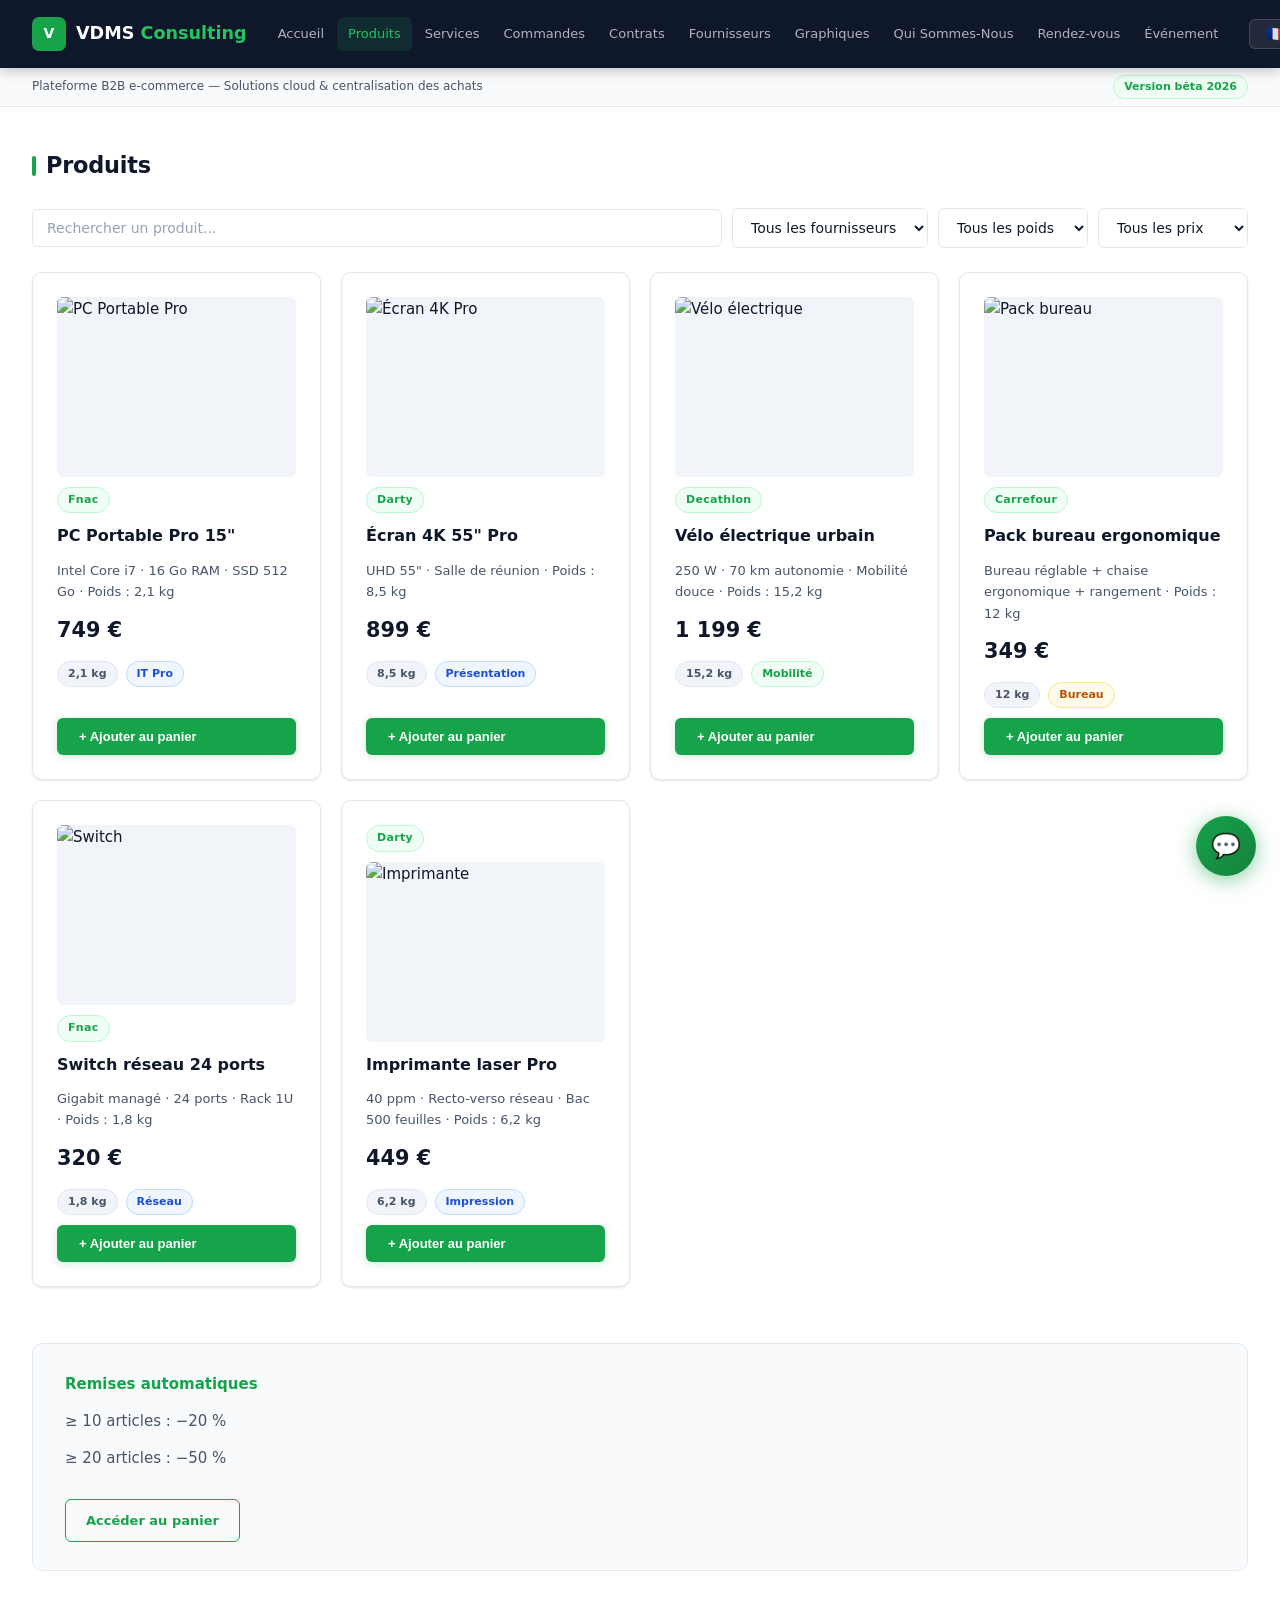
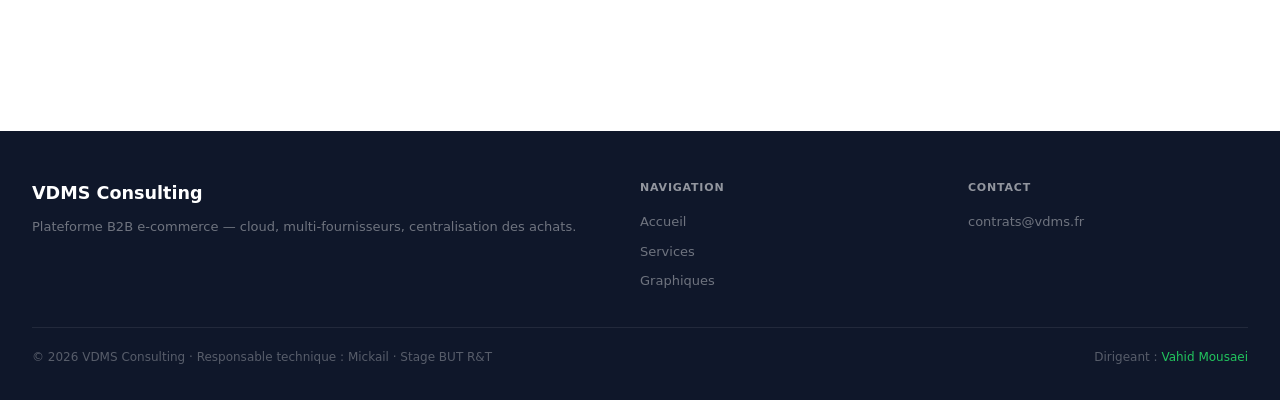
==== commit 967b7bbf: "Update fmt.Println message from 'Hello' to 'Goodbye'" ====
--- a/produits.html
+++ b/produits.html
@@ -173,165 +173,7 @@
     <a class="btn-outline mt-16" href="panier.html" data-i18n="btn_cart">Voir mon panier</a>
   </div>
 
-   <div>
-  <div class="container">
-    <h1>Système Expert de Pronostics</h1>
-    <p class="description">
-      Application HTML/CSS/JavaScript utilisant un moteur de règles et un facteur de certitude pour analyser des pronostics sportifs et hippiques.
-    </p>
-
-    <div class="grid">
-
-      <div class="card">
-        <h2>Analyse Ligue 1</h2>
-
-        <div class="field">
-          <label>Équipe favorite</label>
-          <input type="text" id="team" placeholder="Ex : PSG">
-        </div>
-
-        <div class="field">
-          <label>Côte du bookmaker</label>
-          <input type="number" id="odds" step="0.01" placeholder="Ex : 1.55">
-        </div>
-
-        <div class="field">
-          <label>Forme récente (%) : Nous parlons de forme moyenne, par exemple une Forme Moyenne sur les 5 derniers matchs supérieure à 85 %</label>
-          <input type="number" id="form" min="0" max="100" placeholder="Ex : 85">
-        </div>
-
-        <div class="field">
-          <label>Consensus pronostiqueurs (%) : Nous parlons de consensus moyen des pronostics, par exemple un Consensus Moyen favorabe et supérieure à 85 % </label>
-          <input type="number" id="experts" min="0" max="100" placeholder="Ex : 85">
-        </div>
-
-        <div class="field">
-          <label>Avantage domicile</label>
-          <select id="homeAdvantage">
-            <option value="oui">Oui</option>
-            <option value="non">Non</option>
-          </select>
-        </div>
-
-        <button onclick="analyserFootball()">Analyser le match</button>
-
-        <div class="result" id="footballResult">
-          En attente d'analyse...
-        </div>
-      </div>
-
-      <div class="card">
-        <h2>Analyse Courses Hippiques</h2>
-
-        <div class="field">
-          <label>Nom du cheval</label>
-          <input type="text" id="horse">
-        </div>
-
-        <div class="field">
-          <label>Côte PMU</label>
-          <input type="number" id="horseOdds" step="0.01" placeholder="Ex : 6.55">
-        </div>
-
-        <div class="field">
-          <label>Performance récente (%). Nous parlons de Performance Moyenne, par exemple une Performance  Moyenne sur les 5 dernières courses supérieure à 75 % </label>
-          <input type="number" id="horseForm" min="0" max="100" placeholder="Ex : 75%">
-        </div>
-
-        <div class="field">
-          <label>Synthèse de de la presse et avis des experts (%): Nous parlons, par exemple d'un avis moyen équivalent au Top 2 sur 15. Soit un Avis Favorable supérieure à 85 % </label>
-          <input type="number" id="horseExperts" min="0" max="100" placeholder="Ex : 85%">
-        </div>
-
-        <div class="field">
-          <label>Pronostic avantageux: Parmis les 5 premiers</label>
-          <select id="horseNumberAdvantage">
-            <option value="oui">Oui</option>
-            <option value="non">Non</option>
-          </select>
-        </div>
-
-        <button onclick="analyserCheval()">Analyser le cheval</button>
-
-        <div class="result" id="horseResult">
-          En attente d'analyse...
-        </div>
-      </div>
-
-    </div>
-
-    <div class="card rules">
-      <h2>Moteur de règles du système expert</h2>
-
-      <table>
-        <thead>
-          <tr>
-            <th>Règle</th>
-            <th>Impact</th>
-          </tr>
-        </thead>
-        <tbody>
-          <tr>
-            <td>Système Expert applicable aux match de Football</td>
-            <td>Utilisation des facteurs de certitude</td>
-          </tr>
-          <tr>
-            <td>Côte faible (&lt; 1.80)</td>
-            <td>+25 certitude</td>
-          </tr>
-          <tr>
-            <td>Bonne forme (&gt; 65%)</td>
-            <td>+25 certitude</td>
-          </tr>
-          <tr>
-            <td>Consensus élevé (&gt; 75%)</td>
-            <td>+25 certitude</td>
-          </tr>
-          <tr>
-            <td>Avantage terrain / numéro</td>
-            <td>+25 certitude</td>
-          </tr>
-          <tr>
-            <td>Système Expert applicable aux courses de Chevaux</td>
-            <td>Utilisation des facteurs de certitude</td>
-          </tr>
-          <tr>
-            <td>Côte trop élevée (&gt; 3)</td>
-            <td>-20 certitude</td>
-          </tr>
-        </tbody>
-
-        <tbody>
-          <tr>
-            <td>Côte faible (&lt; 10)</td>
-            <td>+25 certitude</td>
-          </tr>
-          <tr>
-            <td>Bonne forme (&gt; 45%)</td>
-            <td>+25 certitude</td>
-          </tr>
-          <tr>
-            <td>Consensus élevé (&gt; 75%)</td>
-            <td>+25 certitude</td>
-          </tr>
-          <tr>
-            <td>Pronostic avantageux: Parmis les 5 premiers</td>
-            <td>+25 certitude</td>
-          </tr>
-          <tr>
-            <td>Côte trop élevée (&gt; 12)</td>
-            <td>-20 certitude</td>
-          </tr>
-        </tbody>
-      </table>
-    </div>
-
-    <div class="footer">
-      Ce système expert fournit une estimation probabiliste basée sur des règles simples et des facteurs de certitude. Il ne garantit aucun gain.
-    </div>
-  </div>
-
-</div>
+  
 </main>
 
 <footer class="footer">
